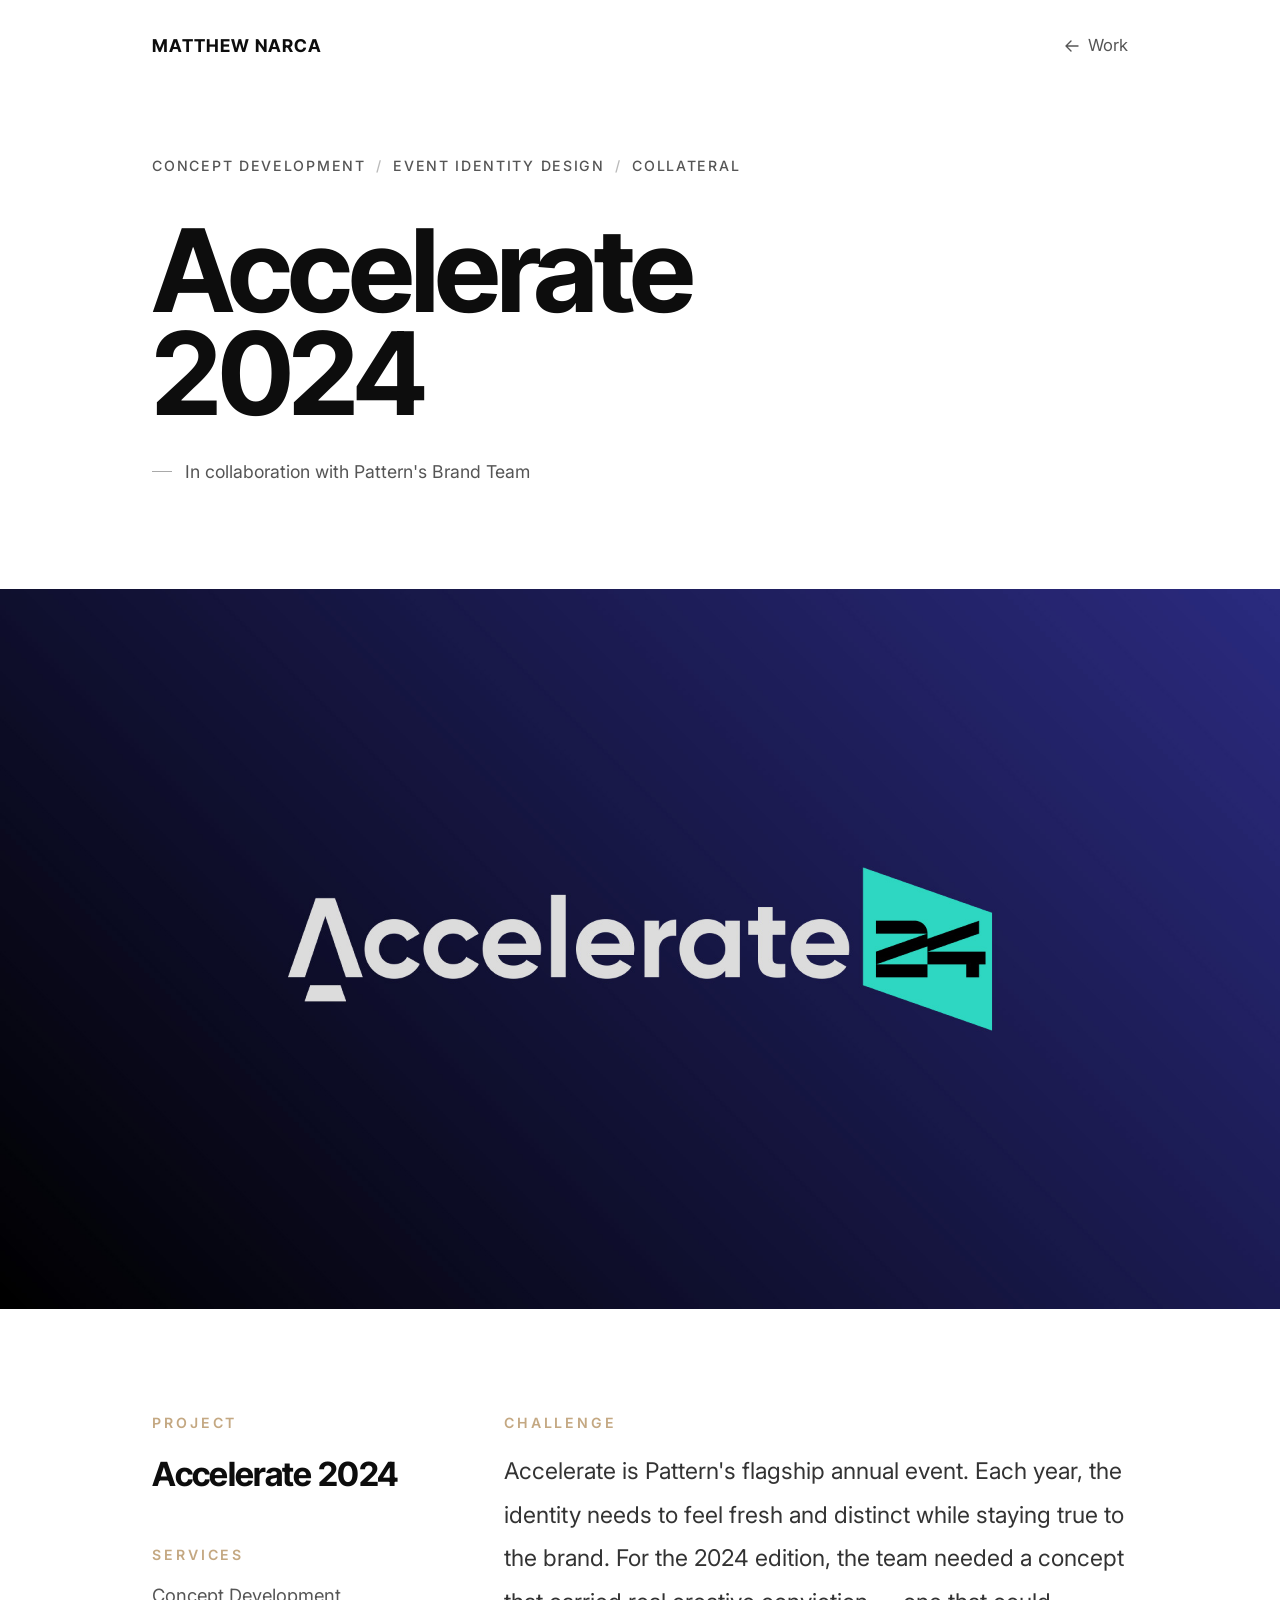
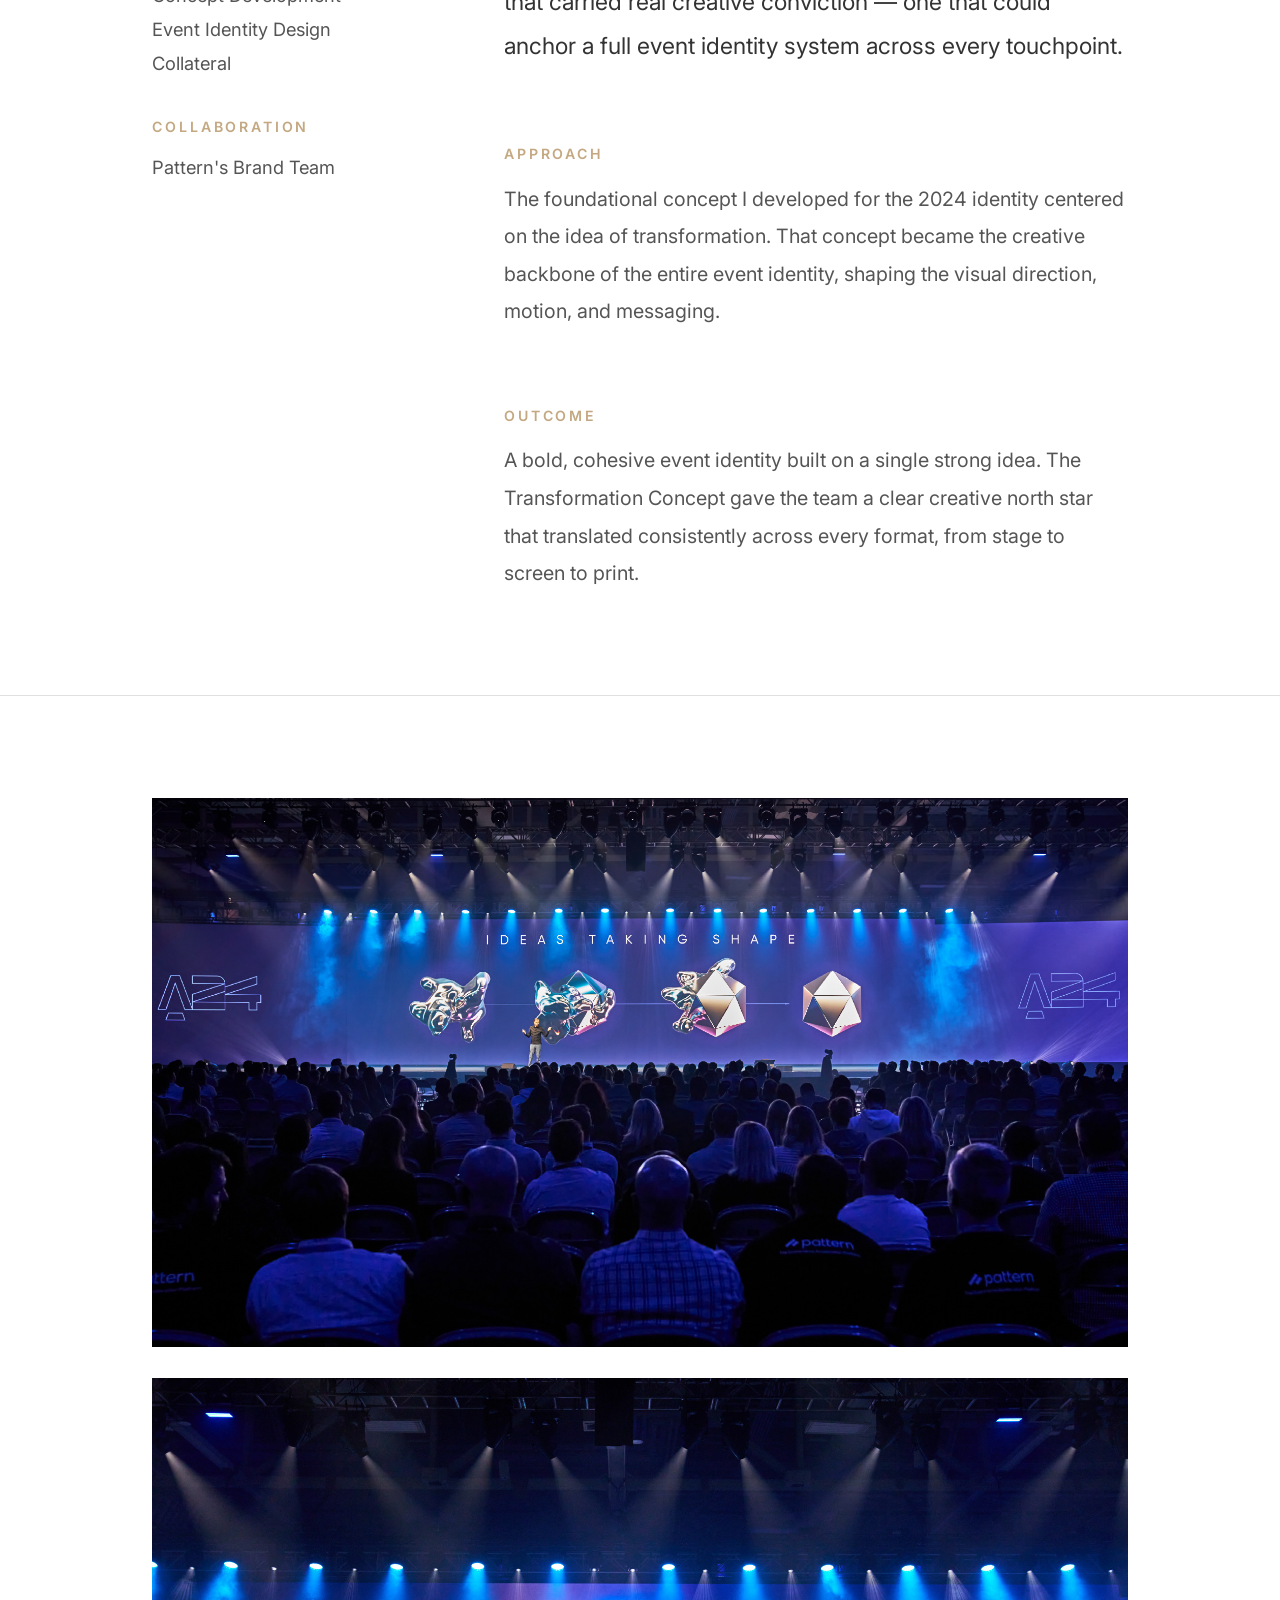
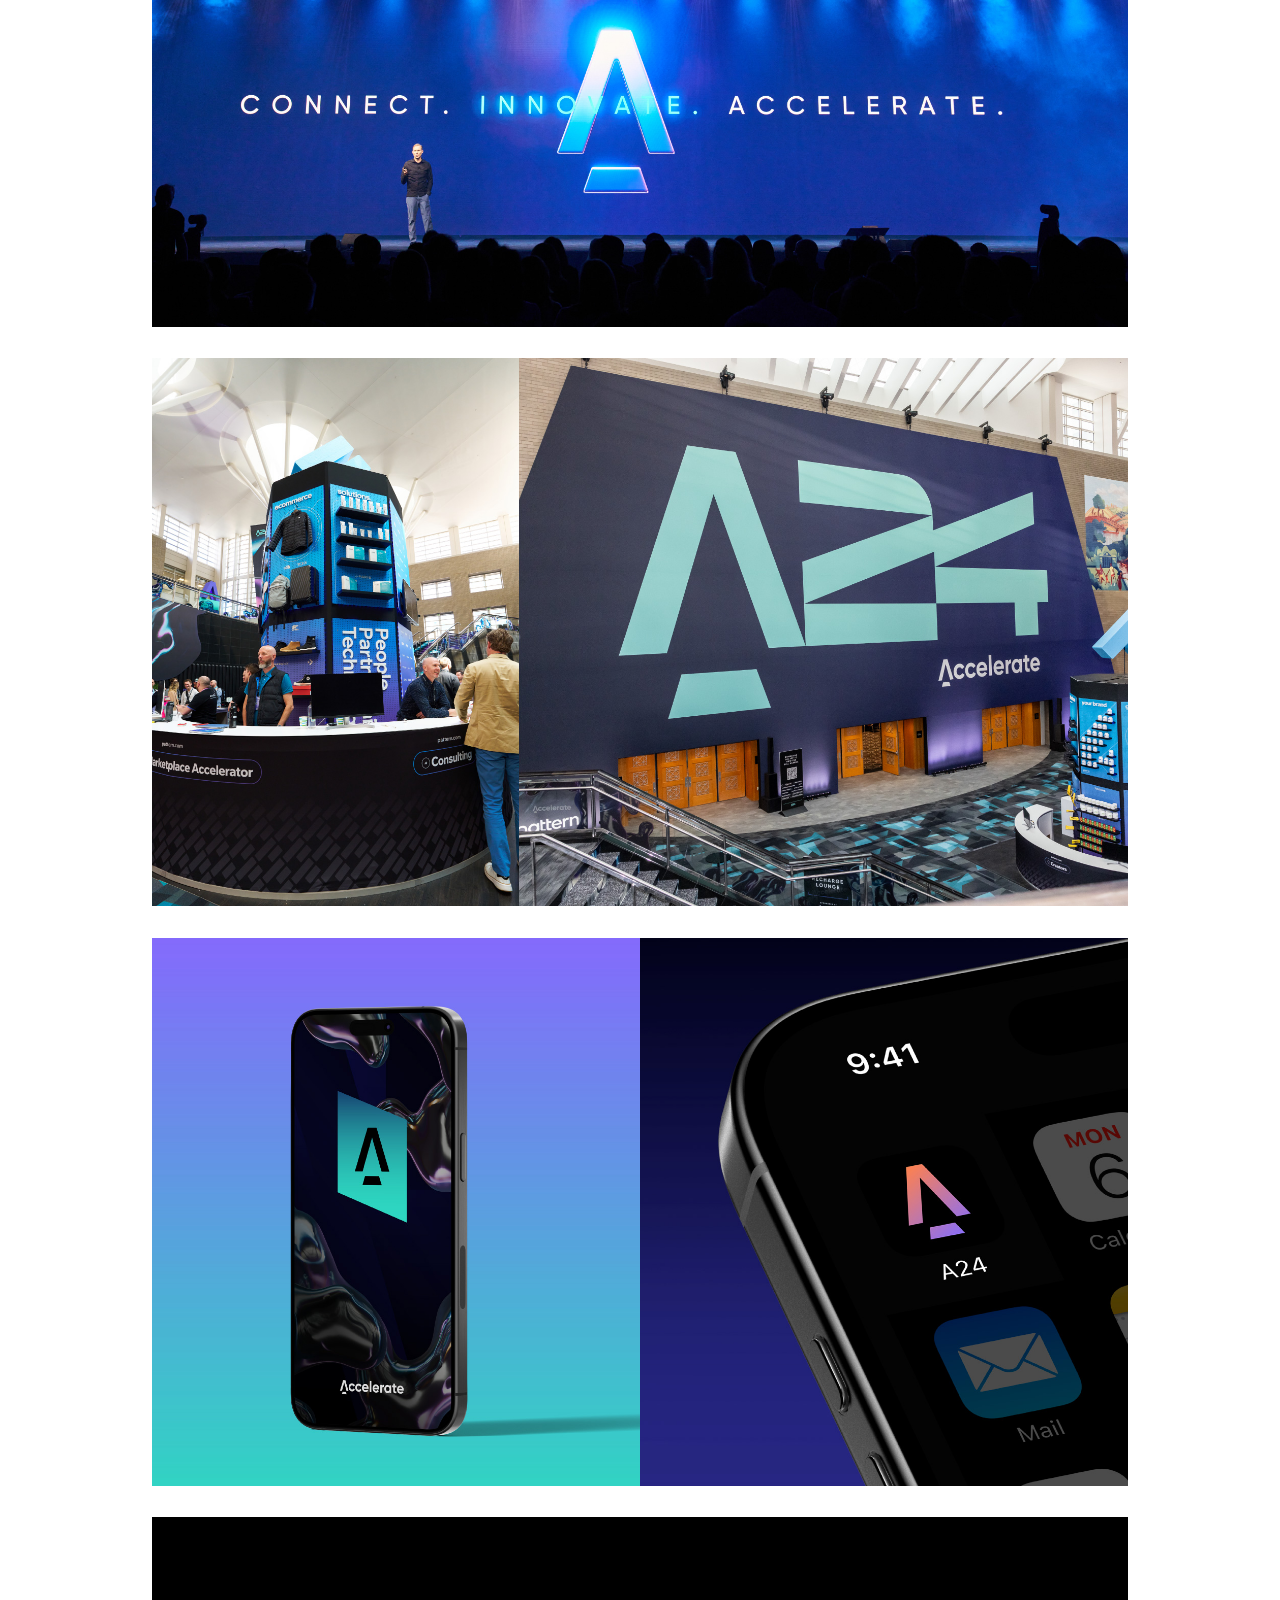
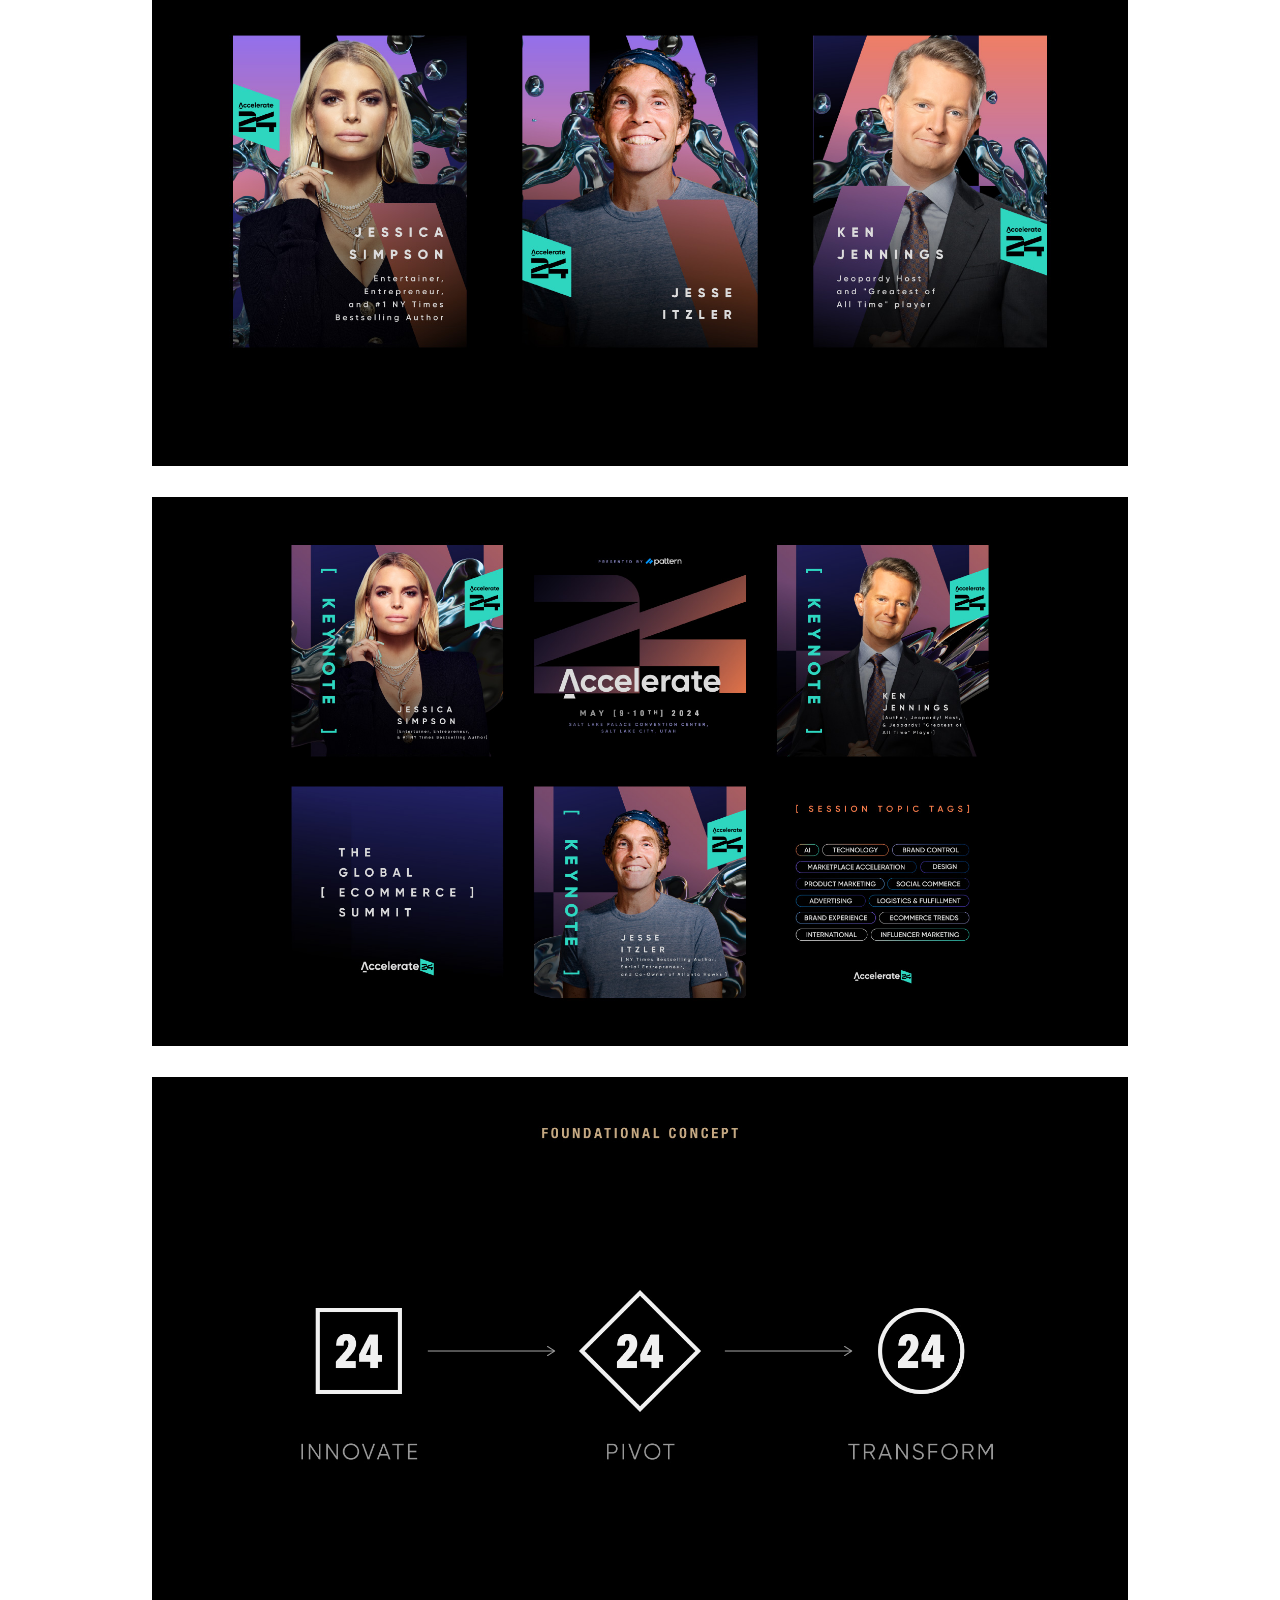
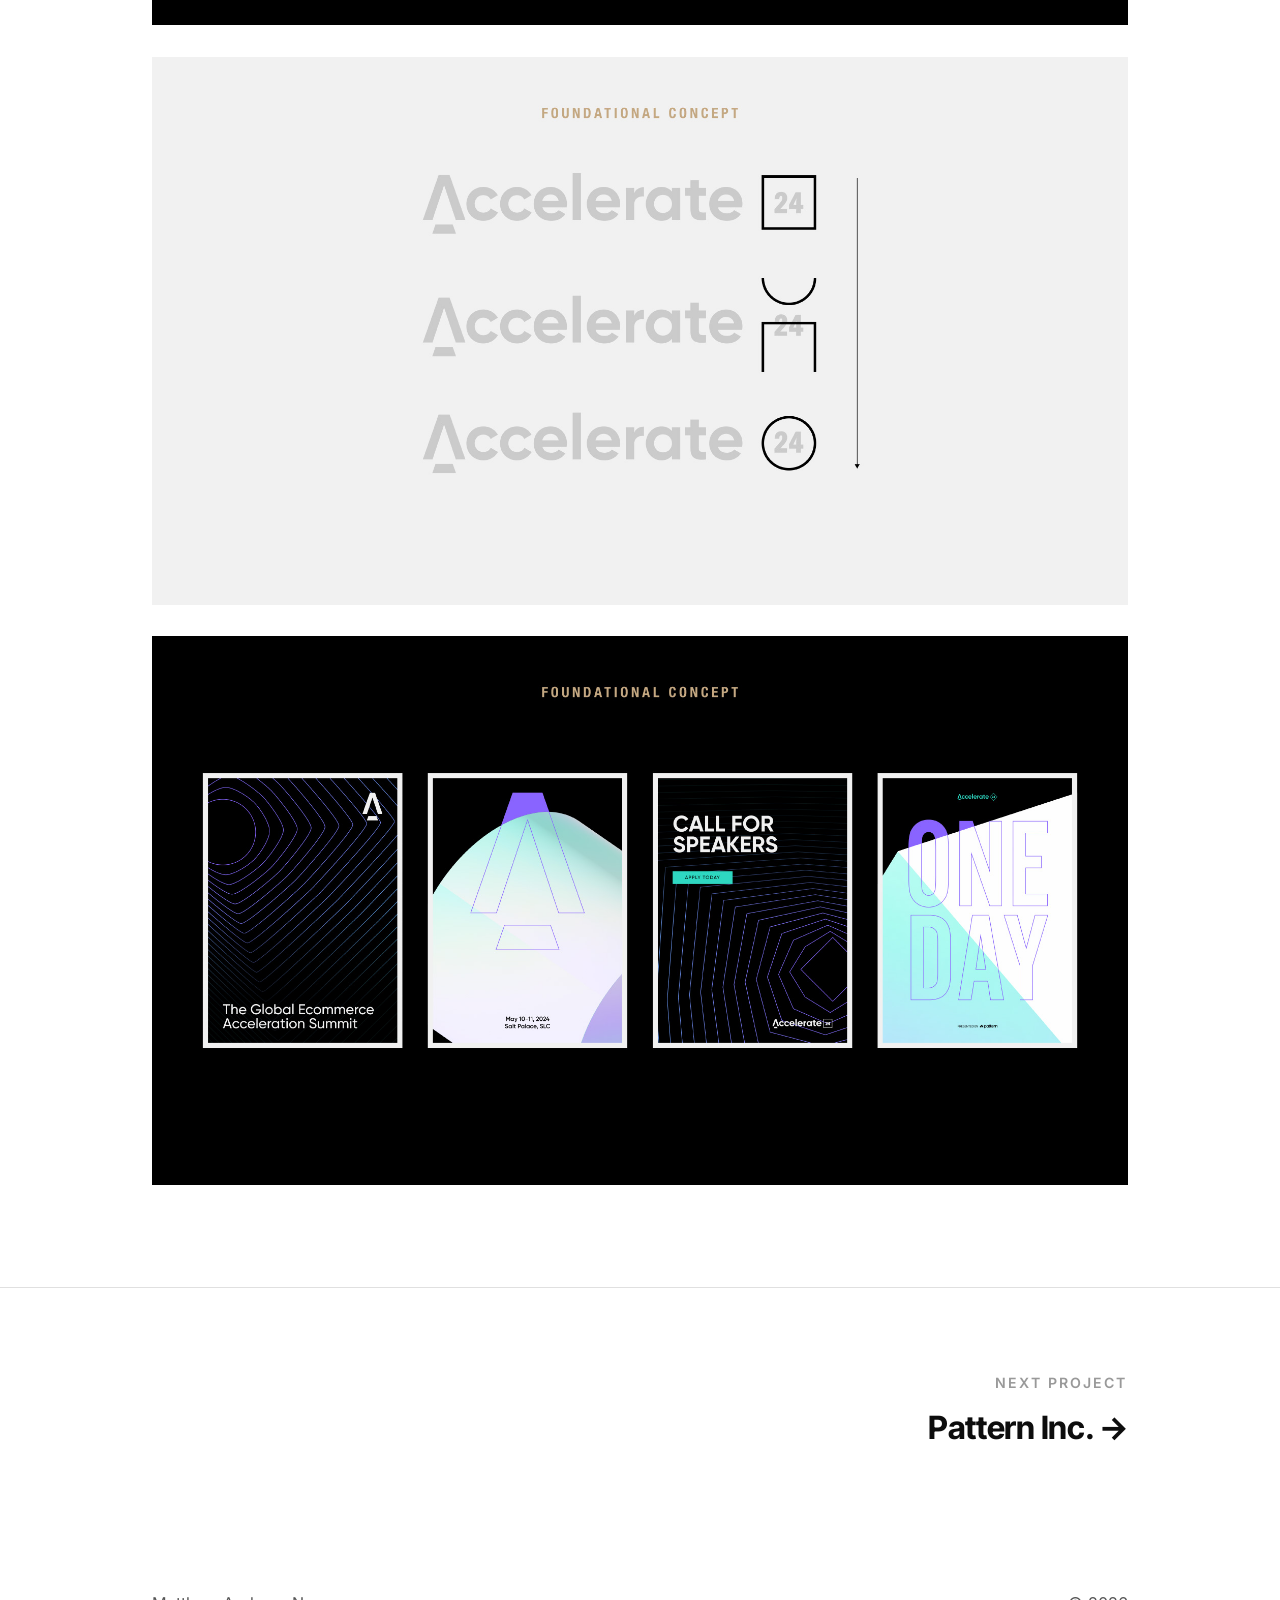
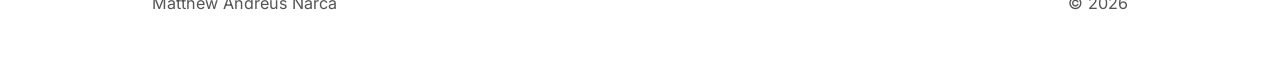
==== case-studies/accelerate-2024.html @ 780f7a30 "Initial site build" ====
<!DOCTYPE html>
<html lang="en">
<head>
  <meta charset="UTF-8" />
  <meta name="viewport" content="width=device-width, initial-scale=1.0" />
  <meta name="description" content="Accelerate 2024 — Event Identity Case Study by Matthew Andreus Narca" />
  <title>Accelerate 2024 — Matthew Narca</title>
  <link rel="preconnect" href="https://fonts.googleapis.com" />
  <link rel="preconnect" href="https://fonts.gstatic.com" crossorigin />
  <link href="https://fonts.googleapis.com/css2?family=Inter+Tight:wght@400;700&family=Inter:wght@300;400;500;600&display=swap" rel="stylesheet" />
  <link rel="stylesheet" href="../css/style.css" />
</head>
<body>

<nav class="cs-nav" id="csNav">
  <div class="container">
    <a href="../index.html" class="nav-logo">Matthew Narca</a>
    <a href="../index.html#work" class="cs-back">
      <svg width="14" height="14" viewBox="0 0 14 14" fill="none">
        <path d="M13 7H1M1 7L6 2M1 7L6 12" stroke="currentColor" stroke-width="1.4" stroke-linecap="round" stroke-linejoin="round"/>
      </svg>
      Work
    </a>
  </div>
</nav>

<section class="cs-hero">
  <div class="container">
    <div class="cs-eyebrow">
      <span class="tag">Concept Development</span>
      <span class="tag">Event Identity Design</span>
      <span class="tag">Collateral</span>
    </div>
    <h1 class="cs-title">Accelerate<br>2024</h1>
    <p class="cs-collab">In collaboration with Pattern's Brand Team</p>
  </div>
</section>

<div class="cs-hero-image">
  <img src="../images/accelerate/01.matthewnarca_portfolio_accelerate24-07_casestudy_overview.jpg" alt="Accelerate 2024 — overview" />
</div>

<section class="cs-content">
  <div class="container">
    <div class="cs-grid">

      <div class="cs-sidebar">
        <span class="cs-sidebar-label">Project</span>
        <h2 class="cs-sidebar-heading">Accelerate 2024</h2>

        <span class="cs-sidebar-label">Services</span>
        <p class="cs-sidebar-meta">
          Concept Development<br>
          Event Identity Design<br>
          Collateral
        </p>
        <br>
        <span class="cs-sidebar-label">Collaboration</span>
        <p class="cs-sidebar-meta">Pattern's Brand Team</p>
      </div>

      <div class="cs-blocks">
        <div>
          <span class="cs-block-label">Challenge</span>
          <p class="cs-block-text large">Accelerate is Pattern's flagship annual event. Each year, the identity needs to feel fresh and distinct while staying true to the brand. For the 2024 edition, the team needed a concept that carried real creative conviction — one that could anchor a full event identity system across every touchpoint.</p>
        </div>
        <div>
          <span class="cs-block-label">Approach</span>
          <p class="cs-block-text">The foundational concept I developed for the 2024 identity centered on the idea of transformation. That concept became the creative backbone of the entire event identity, shaping the visual direction, motion, and messaging.</p>
        </div>
        <div>
          <span class="cs-block-label">Outcome</span>
          <p class="cs-block-text">A bold, cohesive event identity built on a single strong idea. The Transformation Concept gave the team a clear creative north star that translated consistently across every format, from stage to screen to print.</p>
        </div>
      </div>

    </div>
  </div>
</section>

<section class="cs-gallery">
  <div class="container">
    <div class="cs-gallery-grid">
      <img src="../images/accelerate/02.matthewnarca_portfolio_accelerate24-60.jpg" alt="Accelerate 2024" loading="lazy" />
      <img src="../images/accelerate/03.matthewnarca_portfolio_accelerate24-08.jpg" alt="Accelerate 2024" loading="lazy" />
      <img src="../images/accelerate/04.matthewnarca_portfolio_accelerate24-09.jpg" alt="Accelerate 2024" loading="lazy" />
      <img src="../images/accelerate/05.matthewnarca_portfolio_accelerate24-10.jpg" alt="Accelerate 2024" loading="lazy" />
      <img src="../images/accelerate/06.matthewnarca_portfolio_accelerate24-11.jpg" alt="Accelerate 2024" loading="lazy" />
      <img src="../images/accelerate/07.matthewnarca_portfolio_accelerate24-12.jpg" alt="Accelerate 2024" loading="lazy" />
      <img src="../images/accelerate/08.matthewnarca_portfolio_accelerate24-13.jpg" alt="Accelerate 2024" loading="lazy" />
      <img src="../images/accelerate/09.matthewnarca_portfolio_accelerate24-14.jpg" alt="Accelerate 2024" loading="lazy" />
      <img src="../images/accelerate/10.matthewnarca_portfolio_accelerate24-15.jpg" alt="Accelerate 2024" loading="lazy" />
    </div>
  </div>
</section>

<div class="cs-nav-footer">
  <div class="container">
    <div></div>
    <a href="pattern-inc.html" class="cs-nav-link right">
      <span class="cs-nav-link-label">Next Project</span>
      <span class="cs-nav-link-title">Pattern Inc. →</span>
    </a>
  </div>
</div>

<footer>
  <div class="container">
    <div class="footer-inner">
      <span class="footer-name">Matthew Andreus Narca</span>
      <span class="footer-copy">&copy; <span class="footer-year"></span></span>
    </div>
  </div>
</footer>

<script>
  document.querySelectorAll('.footer-year').forEach(el => el.textContent = new Date().getFullYear());
  const nav = document.getElementById('csNav');
  window.addEventListener('scroll', () => {
    nav.classList.toggle('scrolled', window.scrollY > 40);
  }, { passive: true });
</script>

</body>
</html>
---- css/style.css ----
@import url('https://fonts.googleapis.com/css2?family=Inter+Tight:wght@400;700&family=Inter:wght@300;400;500;600&display=swap');

/* ─── Reset ─── */
*, *::before, *::after { box-sizing: border-box; margin: 0; padding: 0; }

:root {
  --white:       #FFFFFF;
  --black:       #0D0D0D;
  --muted:       #555555;
  --gold:        #c4a882;
  --rule:        #E0E0E0;
  --placeholder: #F0F0F0;
  /* case study dark palette */
  --navy:        #1A2333;
  --navy-light:  #212d42;
  --cream:       #F5F3EE;
  --cs-border:   rgba(200,185,138,.15);
}

html { scroll-behavior: smooth; font-size: 20.8px; }

body {
  background: var(--white);
  color: var(--black);
  font-family: 'Inter', sans-serif;
  font-weight: 400;
  line-height: 1.65;
  -webkit-font-smoothing: antialiased;
  overflow-x: hidden;
}

/* case study pages use same white base as main page */

a { color: inherit; text-decoration: none; }

/* ─── Utilities ─── */
.container {
  width: 100%;
  max-width: 1100px;
  margin-inline: auto;
  padding-inline: clamp(1.5rem, 5vw, 3rem);
}

.section-label {
  display: block;
  font-family: 'Inter', sans-serif;
  font-size: .7rem;
  font-weight: 600;
  letter-spacing: .22em;
  text-transform: uppercase;
  color: var(--gold);
  margin-bottom: 1.25rem;
}

/* ─── Navigation ─── */
.nav {
  position: fixed;
  top: 0; left: 0; right: 0;
  z-index: 100;
  padding: 1.5rem 0;
  background: var(--white);
  transition: padding .3s;
}

.nav.scrolled { padding: 1.1rem 0; }

.nav .container {
  display: flex;
  align-items: center;
  justify-content: space-between;
}

.nav-logo {
  font-family: 'Inter Tight', sans-serif;
  font-weight: 700;
  font-size: .85rem;
  letter-spacing: .06em;
  text-transform: uppercase;
  color: var(--black);
}

.nav-links {
  display: flex;
  gap: 2.5rem;
  list-style: none;
}

.nav-links a {
  font-family: 'Inter', sans-serif;
  font-size: .8rem;
  font-weight: 400;
  color: var(--muted);
  transition: color .2s;
}

.nav-links a:hover { color: var(--black); }

.nav-cta { display: none; }

.hamburger {
  display: none;
  flex-direction: column;
  gap: 5px;
  cursor: pointer;
  background: none;
  border: none;
  padding: 4px;
}

.hamburger span {
  display: block;
  width: 22px;
  height: 1.5px;
  background: var(--black);
  transition: .3s;
}

/* ─── Mobile Menu ─── */
.mobile-nav {
  display: none;
  position: fixed;
  inset: 0;
  z-index: 99;
  background: var(--white);
  flex-direction: column;
  align-items: flex-start;
  justify-content: center;
  padding: clamp(2rem, 8vw, 5rem);
  gap: 2rem;
}

.mobile-nav.open { display: flex; }

.mobile-nav a {
  font-family: 'Inter Tight', sans-serif;
  font-size: clamp(2.5rem, 10vw, 4.5rem);
  font-weight: 700;
  text-transform: uppercase;
  letter-spacing: -.02em;
  color: var(--black);
  transition: color .2s;
}

.mobile-nav a:hover { color: var(--gold); }

/* ─── Sections ─── */
section { padding: clamp(5rem, 10vw, 10rem) 0; }

/* ─── Hero ─── */
.hero {
  min-height: 100svh;
  display: flex;
  align-items: center;
  padding-top: 5rem;
}

.hero-content { max-width: 900px; }

.hero-headline {
  font-family: 'Inter Tight', sans-serif;
  font-weight: 700;
  font-size: clamp(3.5rem, 9vw, 6rem);
  line-height: .95;
  text-transform: none;
  letter-spacing: -.02em;
  color: var(--black);
  margin-bottom: 2rem;
}

.hero-sub {
  font-size: clamp(1rem, 2vw, 1.2rem);
  color: var(--muted);
  max-width: 600px;
  line-height: 1.75;
  margin-bottom: 2.5rem;
}

.hero-actions {
  display: flex;
  align-items: center;
  gap: 2rem;
  flex-wrap: wrap;
}

.btn-primary {
  display: inline-block;
  background: var(--black);
  color: var(--white);
  font-family: 'Inter', sans-serif;
  font-size: .78rem;
  font-weight: 600;
  letter-spacing: .1em;
  text-transform: uppercase;
  padding: .9rem 2rem;
  transition: opacity .2s;
}

.btn-primary:hover { background: var(--gold); color: var(--black); opacity: 1; }

.btn-secondary {
  font-family: 'Inter', sans-serif;
  font-size: .95rem;
  font-weight: 400;
  color: var(--black);
  text-decoration: underline;
  text-underline-offset: 4px;
  transition: color .2s;
}

.btn-secondary:hover { color: var(--muted); }

/* ─── About ─── */
.about { padding-top: 0; }

.about-headline {
  font-family: 'Inter Tight', sans-serif;
  font-weight: 700;
  font-size: clamp(2rem, 4.5vw, 3.25rem);
  line-height: 1.05;
  letter-spacing: -.02em;
  color: var(--black);
  margin-bottom: 2rem;
}

.about-body {
  max-width: 680px;
  display: flex;
  flex-direction: column;
  gap: 1.25rem;
}

.about-body p {
  font-size: clamp(.95rem, 1.5vw, 1.05rem);
  color: var(--muted);
  line-height: 1.85;
}

/* ─── Services & Process (two-col grid) ─── */
.section-headline {
  font-family: 'Inter Tight', sans-serif;
  font-weight: 700;
  font-size: clamp(2rem, 4.5vw, 3.25rem);
  letter-spacing: -.02em;
  color: var(--black);
  margin-bottom: .5rem;
  line-height: 1.05;
}

.section-intro {
  font-size: clamp(.9rem, 1.5vw, 1rem);
  color: var(--muted);
  max-width: 600px;
  line-height: 1.8;
  margin-top: .75rem;
  margin-bottom: clamp(2.5rem, 5vw, 4.5rem);
}

.section-header { margin-bottom: clamp(2.5rem, 5vw, 4.5rem); }

.two-col-grid {
  display: grid;
  grid-template-columns: 1fr 1fr;
  column-gap: clamp(3rem, 8vw, 7rem);
  row-gap: clamp(3rem, 5vw, 4.5rem);
}

.grid-item-num {
  font-family: 'Inter', sans-serif;
  font-size: .75rem;
  font-weight: 400;
  color: var(--muted);
  opacity: .6;
  margin-bottom: .5rem;
}

.grid-item-title {
  font-family: 'Inter Tight', sans-serif;
  font-weight: 700;
  font-size: clamp(1.4rem, 2.5vw, 2rem);
  letter-spacing: -.01em;
  color: var(--black);
  margin-bottom: .65rem;
  line-height: 1.1;
}

.grid-item-desc {
  font-size: clamp(.85rem, 1.3vw, .95rem);
  color: var(--muted);
  line-height: 1.8;
}

/* ─── Work ─── */
.work-header { margin-bottom: clamp(3rem, 6vw, 5rem); }

.work-headline {
  font-family: 'Inter Tight', sans-serif;
  font-weight: 700;
  font-size: clamp(2rem, 4.5vw, 3.25rem);
  letter-spacing: -.02em;
  color: var(--black);
  margin-bottom: .4rem;
  line-height: 1.05;
}

.work-scroll-hint {
  font-size: .85rem;
  color: var(--muted);
  font-style: italic;
}

.work-list {
  display: flex;
  flex-direction: column;
  gap: clamp(5rem, 10vw, 8rem);
}

.work-item {
  display: block;
  text-decoration: none;
  color: inherit;
}

.work-item-image {
  width: 100%;
  aspect-ratio: 16 / 9;
  background: var(--placeholder);
  margin-bottom: 1.75rem;
  overflow: hidden;
}

.work-item-image img {
  width: 100%;
  height: 100%;
  object-fit: cover;
  transition: transform .6s ease;
}

.work-item:hover .work-item-image img { transform: scale(1.03); }

.work-item-name {
  font-family: 'Inter Tight', sans-serif;
  font-weight: 700;
  font-size: clamp(1.8rem, 4vw, 3rem);
  letter-spacing: -.02em;
  color: var(--black);
  margin-bottom: .5rem;
  transition: color .2s;
  line-height: 1.05;
}

.work-item:hover .work-item-name { color: var(--muted); }

.work-item-tags {
  font-size: .82rem;
  color: var(--muted);
  line-height: 1.6;
}

/* ─── Testimonials ─── */
.testimonials-headline {
  font-family: 'Inter Tight', sans-serif;
  font-weight: 700;
  font-size: clamp(2rem, 4.5vw, 3.25rem);
  letter-spacing: -.02em;
  color: var(--black);
  margin-bottom: clamp(2.5rem, 5vw, 4rem);
  line-height: 1.05;
}

.testimonial-list { border-top: 1px solid var(--rule); }

.testimonial-item {
  padding: clamp(2rem, 4vw, 3rem) 0;
  border-bottom: 1px solid var(--rule);
}

.testimonial-name {
  font-family: 'Inter Tight', sans-serif;
  font-weight: 700;
  font-size: clamp(1.5rem, 3vw, 2.25rem);
  letter-spacing: -.01em;
  color: var(--black);
  margin-bottom: .35rem;
  line-height: 1.1;
}

.testimonial-role {
  font-size: .7rem;
  font-weight: 600;
  letter-spacing: .15em;
  text-transform: uppercase;
  color: var(--muted);
  margin-bottom: 1.25rem;
}

.testimonial-quote {
  font-size: clamp(.9rem, 1.5vw, 1.05rem);
  color: var(--muted);
  line-height: 1.85;
  max-width: 820px;
}

/* ─── Contact ─── */
.contact-headline {
  font-family: 'Inter Tight', sans-serif;
  font-weight: 700;
  font-size: clamp(2rem, 4.5vw, 3.25rem);
  letter-spacing: -.02em;
  color: var(--black);
  margin-bottom: 3rem;
  max-width: 700px;
  line-height: 1.05;
}

.contact-form {
  display: flex;
  flex-direction: column;
  gap: 2.5rem;
  max-width: 680px;
}

.form-field { display: flex; flex-direction: column; }

.form-field label {
  font-family: 'Inter', sans-serif;
  font-size: .68rem;
  font-weight: 600;
  letter-spacing: .15em;
  text-transform: uppercase;
  color: var(--black);
  margin-bottom: .75rem;
}

.form-field input,
.form-field textarea {
  background: transparent;
  border: none;
  border-bottom: 1px solid var(--black);
  border-radius: 0;
  padding: .5rem 0 .75rem;
  font-family: 'Inter', sans-serif;
  font-size: 1rem;
  color: var(--black);
  outline: none;
  transition: border-color .2s;
  resize: none;
  -webkit-appearance: none;
}

.form-field input::placeholder,
.form-field textarea::placeholder { color: #BBBBBB; }

.form-field input:focus,
.form-field textarea:focus { border-bottom-color: var(--gold); }

.form-field textarea { min-height: 120px; }

.form-submit {
  display: inline-block;
  background: var(--black);
  color: var(--white);
  font-family: 'Inter', sans-serif;
  font-size: .78rem;
  font-weight: 600;
  letter-spacing: .1em;
  text-transform: uppercase;
  padding: 1rem 2.5rem;
  border: none;
  cursor: pointer;
  transition: opacity .2s;
  align-self: flex-start;
}

.form-submit:hover { background: var(--gold); color: var(--black); opacity: 1; }

/* ─── Footer ─── */
footer { padding: 2.5rem 0; }

.footer-inner {
  display: flex;
  align-items: center;
  justify-content: space-between;
  gap: 1rem;
}

.footer-name,
.footer-copy {
  font-family: 'Inter', sans-serif;
  font-size: .78rem;
  color: var(--muted);
}

/* case study footer elements */
.footer-logo {
  font-family: 'Inter Tight', sans-serif;
  font-weight: 700;
  font-size: .85rem;
  letter-spacing: .06em;
  text-transform: uppercase;
}

.footer-links {
  display: flex;
  gap: 2rem;
  list-style: none;
}

.footer-links a {
  font-size: .75rem;
  font-weight: 500;
  letter-spacing: .08em;
  text-transform: uppercase;
  color: rgba(245,243,238,.35);
  transition: color .2s;
}

.footer-links a:hover { color: var(--gold); }

/* ─── Scroll reveal ─── */
.reveal {
  opacity: 0;
  transform: translateY(24px);
  transition: opacity .6s ease, transform .6s ease;
}

.reveal.visible {
  opacity: 1;
  transform: translateY(0);
}

/* ─── Case Study Hero Image ─── */
.cs-hero-image {
  width: 100%;
  line-height: 0;
}

.cs-hero-image img {
  width: 100%;
  height: auto;
  display: block;
}

/* ─── Case Study Gallery ─── */
.cs-gallery {
  padding: clamp(4rem, 8vw, 7rem) 0;
  border-top: 1px solid var(--rule);
}

.cs-gallery-grid {
  display: flex;
  flex-direction: column;
  gap: 1.5rem;
}

.cs-gallery-grid img {
  width: 100%;
  height: auto;
  display: block;
}

/* ─── Case Study Pages ─── */
.cs-nav {
  position: fixed;
  top: 0; left: 0; right: 0;
  z-index: 100;
  padding: 1.5rem 0;
  background: var(--white);
  transition: padding .3s;
}

.cs-nav.scrolled { padding: 1.1rem 0; }

.cs-nav .container {
  display: flex;
  align-items: center;
  justify-content: space-between;
}

.cs-back {
  font-family: 'Inter', sans-serif;
  font-size: .8rem;
  font-weight: 400;
  color: var(--muted);
  transition: color .2s;
  text-decoration: none;
  display: inline-flex;
  align-items: center;
  gap: .4rem;
}

.cs-back:hover { color: var(--black); }

.cs-hero {
  padding-top: clamp(7rem, 12vw, 10rem);
  padding-bottom: clamp(4rem, 8vw, 6rem);
}

.cs-eyebrow {
  display: flex;
  align-items: center;
  gap: .5rem;
  margin-bottom: 2rem;
  flex-wrap: wrap;
}

.tag {
  font-family: 'Inter', sans-serif;
  font-size: .68rem;
  font-weight: 500;
  letter-spacing: .12em;
  text-transform: uppercase;
  color: var(--muted);
  display: inline-block;
}

.tag + .tag::before {
  content: '/';
  margin-right: .5rem;
  opacity: .4;
}

.cs-title {
  font-family: 'Inter Tight', sans-serif;
  font-weight: 700;
  font-size: clamp(4rem, 9vw, 9rem);
  line-height: .9;
  color: var(--black);
  margin-bottom: 1.5rem;
  letter-spacing: -.03em;
}

.cs-collab {
  font-family: 'Inter', sans-serif;
  font-size: .85rem;
  color: var(--muted);
  display: flex;
  align-items: center;
  gap: .6rem;
}

.cs-collab::before {
  content: '';
  display: block;
  width: 20px;
  height: 1px;
  background: currentColor;
  opacity: .5;
}

.cs-content { padding: clamp(4rem, 8vw, 7rem) 0; }

.cs-grid {
  display: grid;
  grid-template-columns: 1fr 2.5fr;
  gap: clamp(3rem, 8vw, 8rem);
  align-items: start;
}

.cs-sidebar {
  position: sticky;
  top: 6rem;
}

.cs-sidebar-label {
  font-family: 'Inter', sans-serif;
  font-size: .68rem;
  font-weight: 600;
  letter-spacing: .2em;
  text-transform: uppercase;
  color: var(--gold);
  margin-bottom: .6rem;
  display: block;
}

.cs-sidebar-heading {
  font-family: 'Inter Tight', sans-serif;
  font-weight: 700;
  font-size: 1.6rem;
  letter-spacing: -.02em;
  color: var(--black);
  margin-bottom: 2rem;
}

.cs-sidebar-meta {
  font-family: 'Inter', sans-serif;
  font-size: .88rem;
  color: var(--muted);
  line-height: 1.85;
}

.cs-blocks { display: flex; flex-direction: column; gap: 3.5rem; }

.cs-block-label {
  font-family: 'Inter', sans-serif;
  font-size: .68rem;
  font-weight: 600;
  letter-spacing: .2em;
  text-transform: uppercase;
  color: var(--gold);
  display: block;
  margin-bottom: .75rem;
}

.cs-block-text {
  font-size: clamp(.95rem, 1.5vw, 1.05rem);
  color: var(--muted);
  line-height: 1.9;
}

.cs-block-text.large {
  font-size: clamp(1rem, 1.8vw, 1.2rem);
  color: #333333;
}

.cs-image-block {
  margin: 3.5rem 0;
  background: var(--placeholder);
  aspect-ratio: 16/9;
  display: flex;
  align-items: center;
  justify-content: center;
  overflow: hidden;
}

.cs-image-placeholder {
  font-family: 'Inter Tight', sans-serif;
  font-size: 1.2rem;
  font-weight: 700;
  color: rgba(0,0,0,.08);
  text-transform: uppercase;
  letter-spacing: .12em;
}

.cs-nav-footer {
  border-top: 1px solid var(--rule);
  padding: 4rem 0;
}

.cs-nav-footer .container {
  display: flex;
  justify-content: space-between;
  align-items: center;
  gap: 2rem;
}

.cs-nav-link {
  display: flex;
  flex-direction: column;
  gap: .35rem;
  text-decoration: none;
  color: inherit;
}

.cs-nav-link-label {
  font-family: 'Inter', sans-serif;
  font-size: .68rem;
  font-weight: 600;
  letter-spacing: .15em;
  text-transform: uppercase;
  color: var(--muted);
  opacity: .6;
}

.cs-nav-link-title {
  font-family: 'Inter Tight', sans-serif;
  font-size: clamp(1.2rem, 2.5vw, 1.6rem);
  font-weight: 700;
  letter-spacing: -.01em;
  color: var(--black);
  transition: color .2s;
}

.cs-nav-link:hover .cs-nav-link-title { color: var(--muted); }
.cs-nav-link.right { text-align: right; }

/* ─── Responsive ─── */
@media (max-width: 768px) {
  .nav-links { display: none; }
  .hamburger { display: flex; }

  .two-col-grid { grid-template-columns: 1fr; }

  .form-submit {
    align-self: stretch;
    text-align: center;
    width: 100%;
  }

  .footer-inner { flex-direction: column; align-items: flex-start; gap: .5rem; }

  .cs-grid { grid-template-columns: 1fr; }
  .cs-sidebar { position: static; }
  .cs-nav-footer .container { flex-direction: column; align-items: flex-start; }
  .cs-nav-link.right { text-align: left; }
}
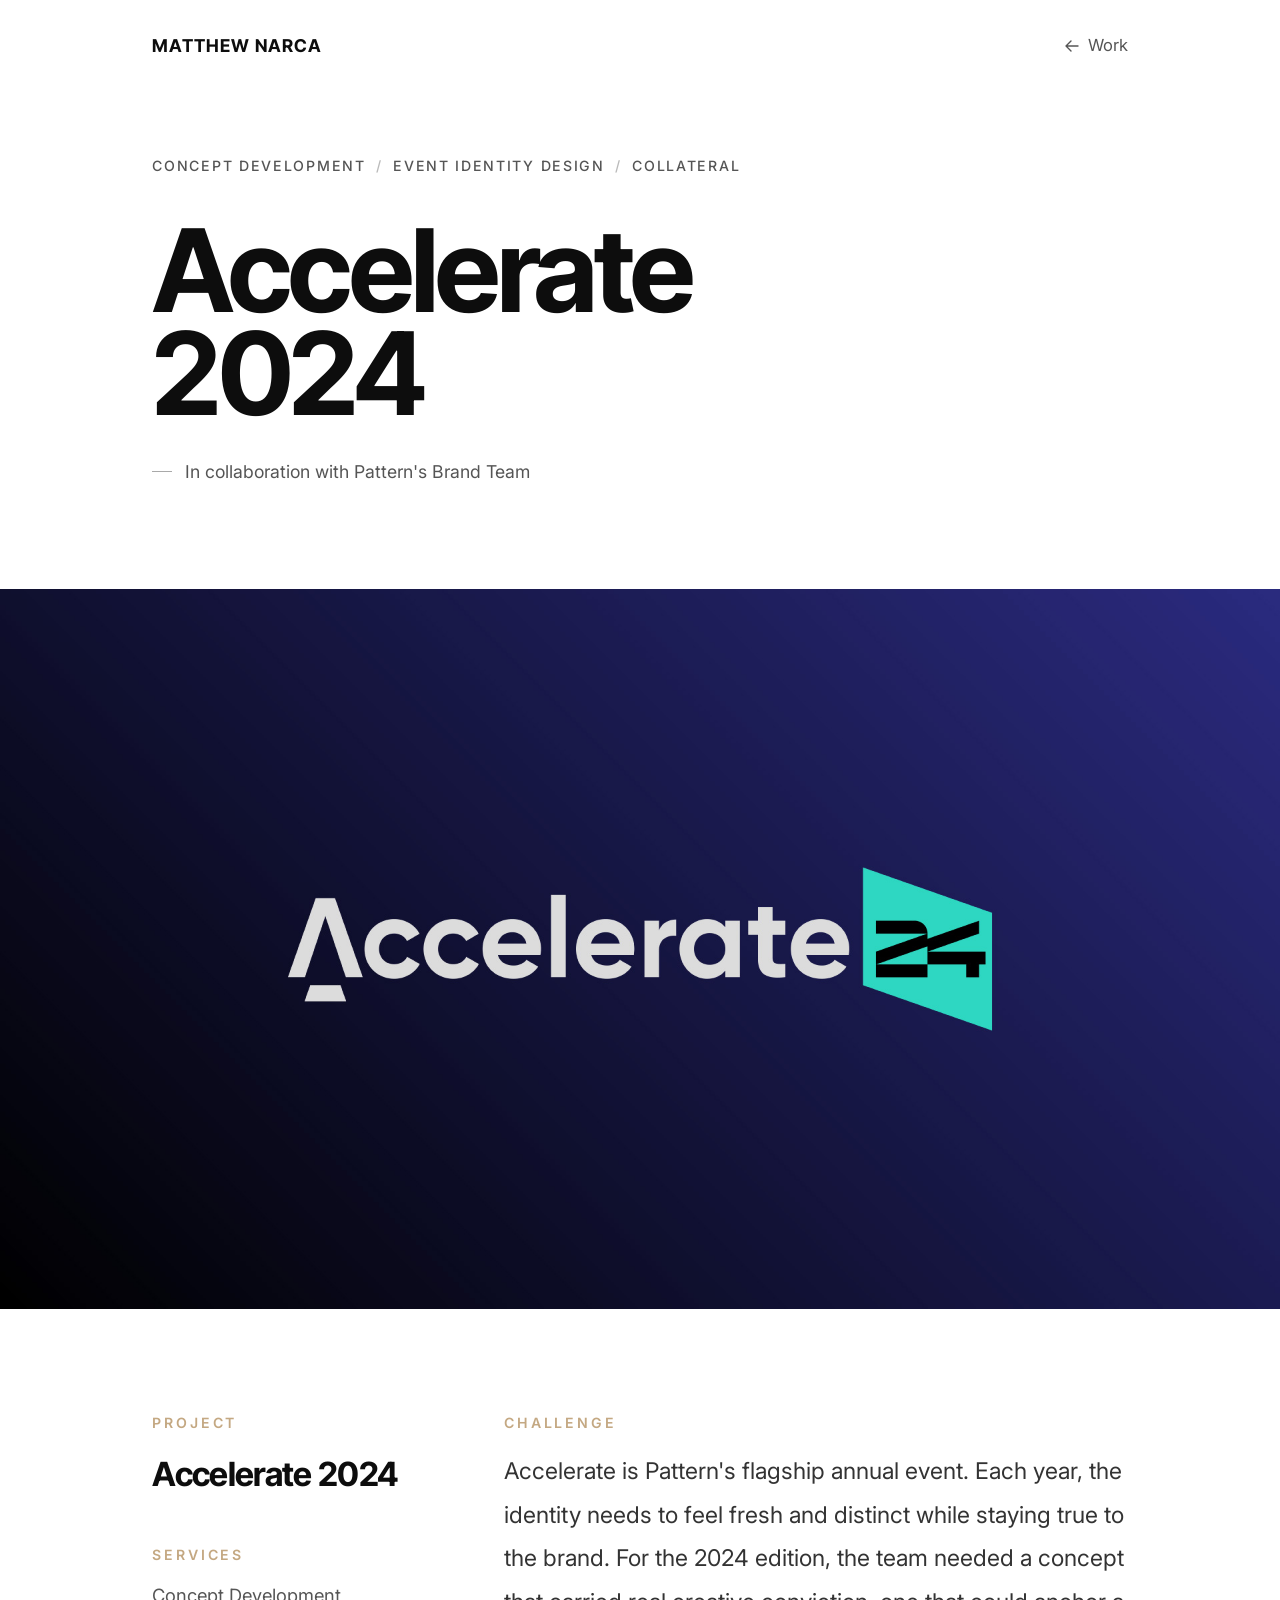
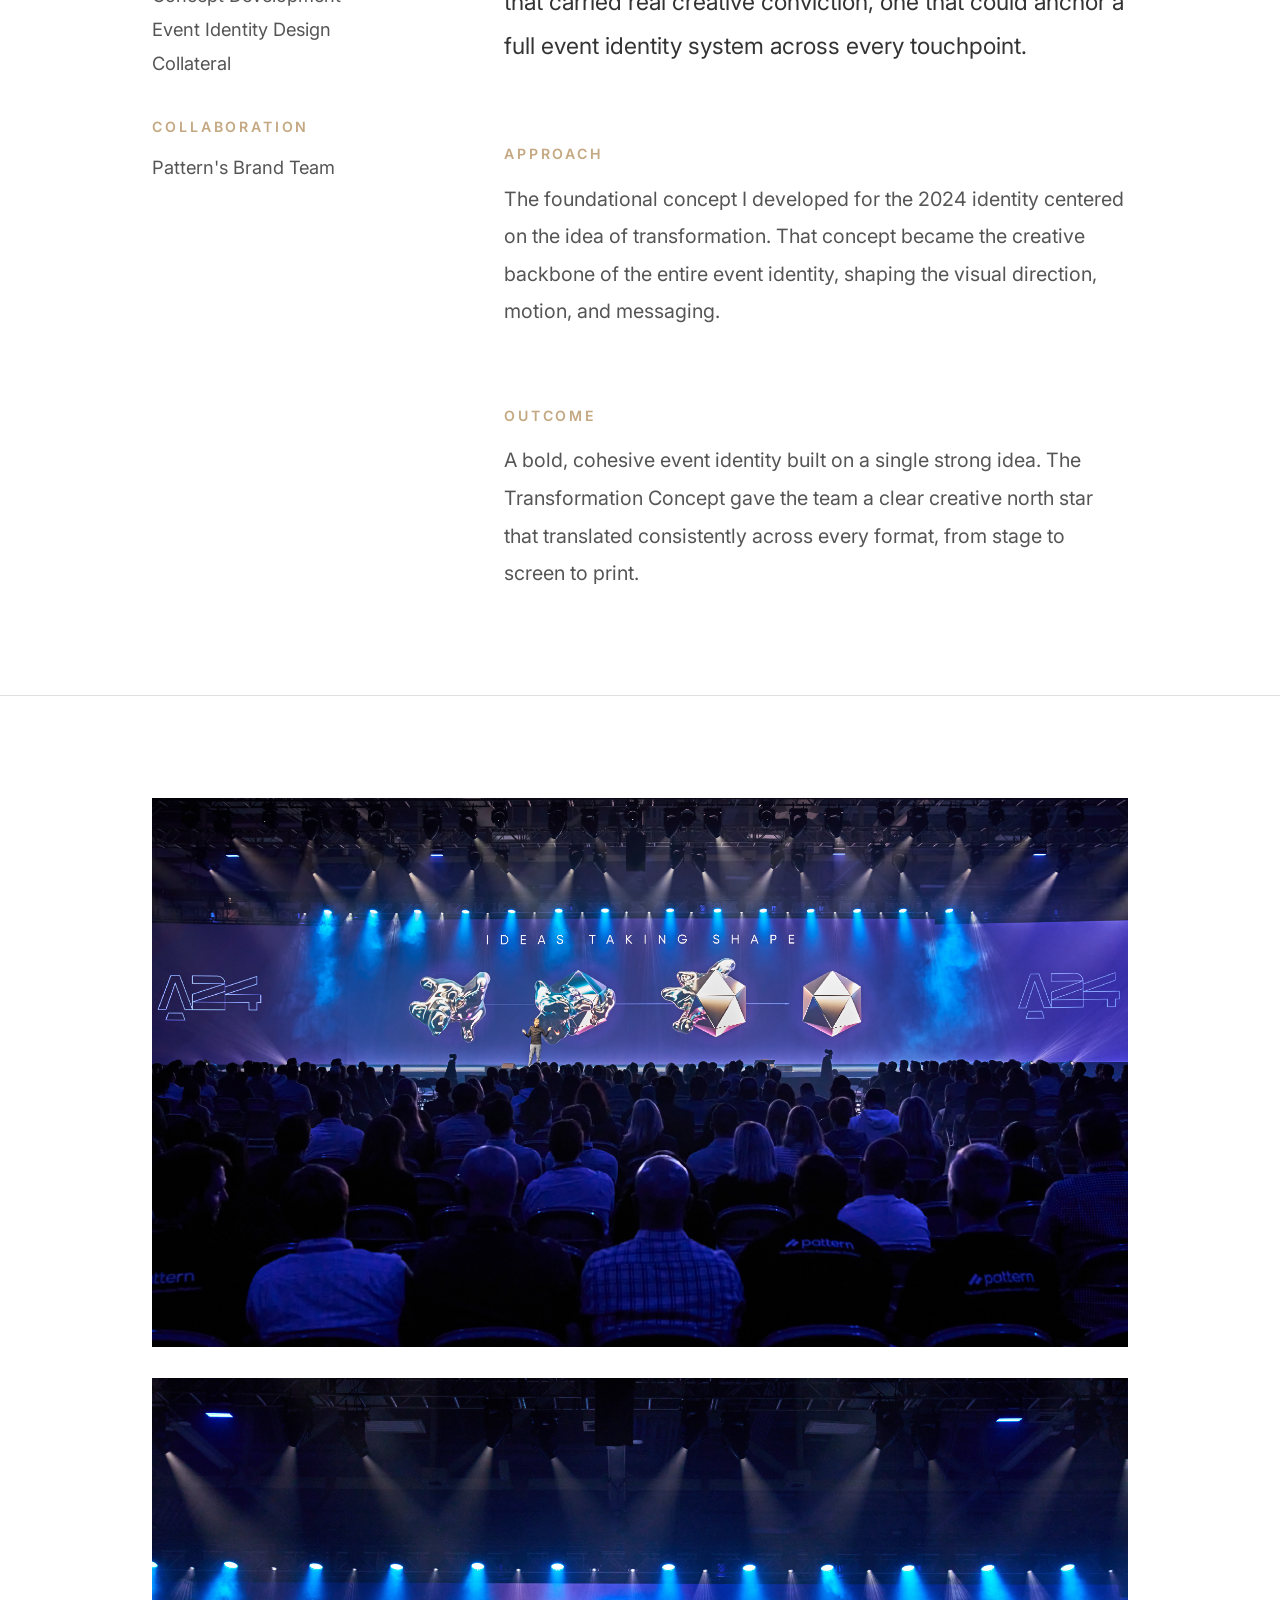
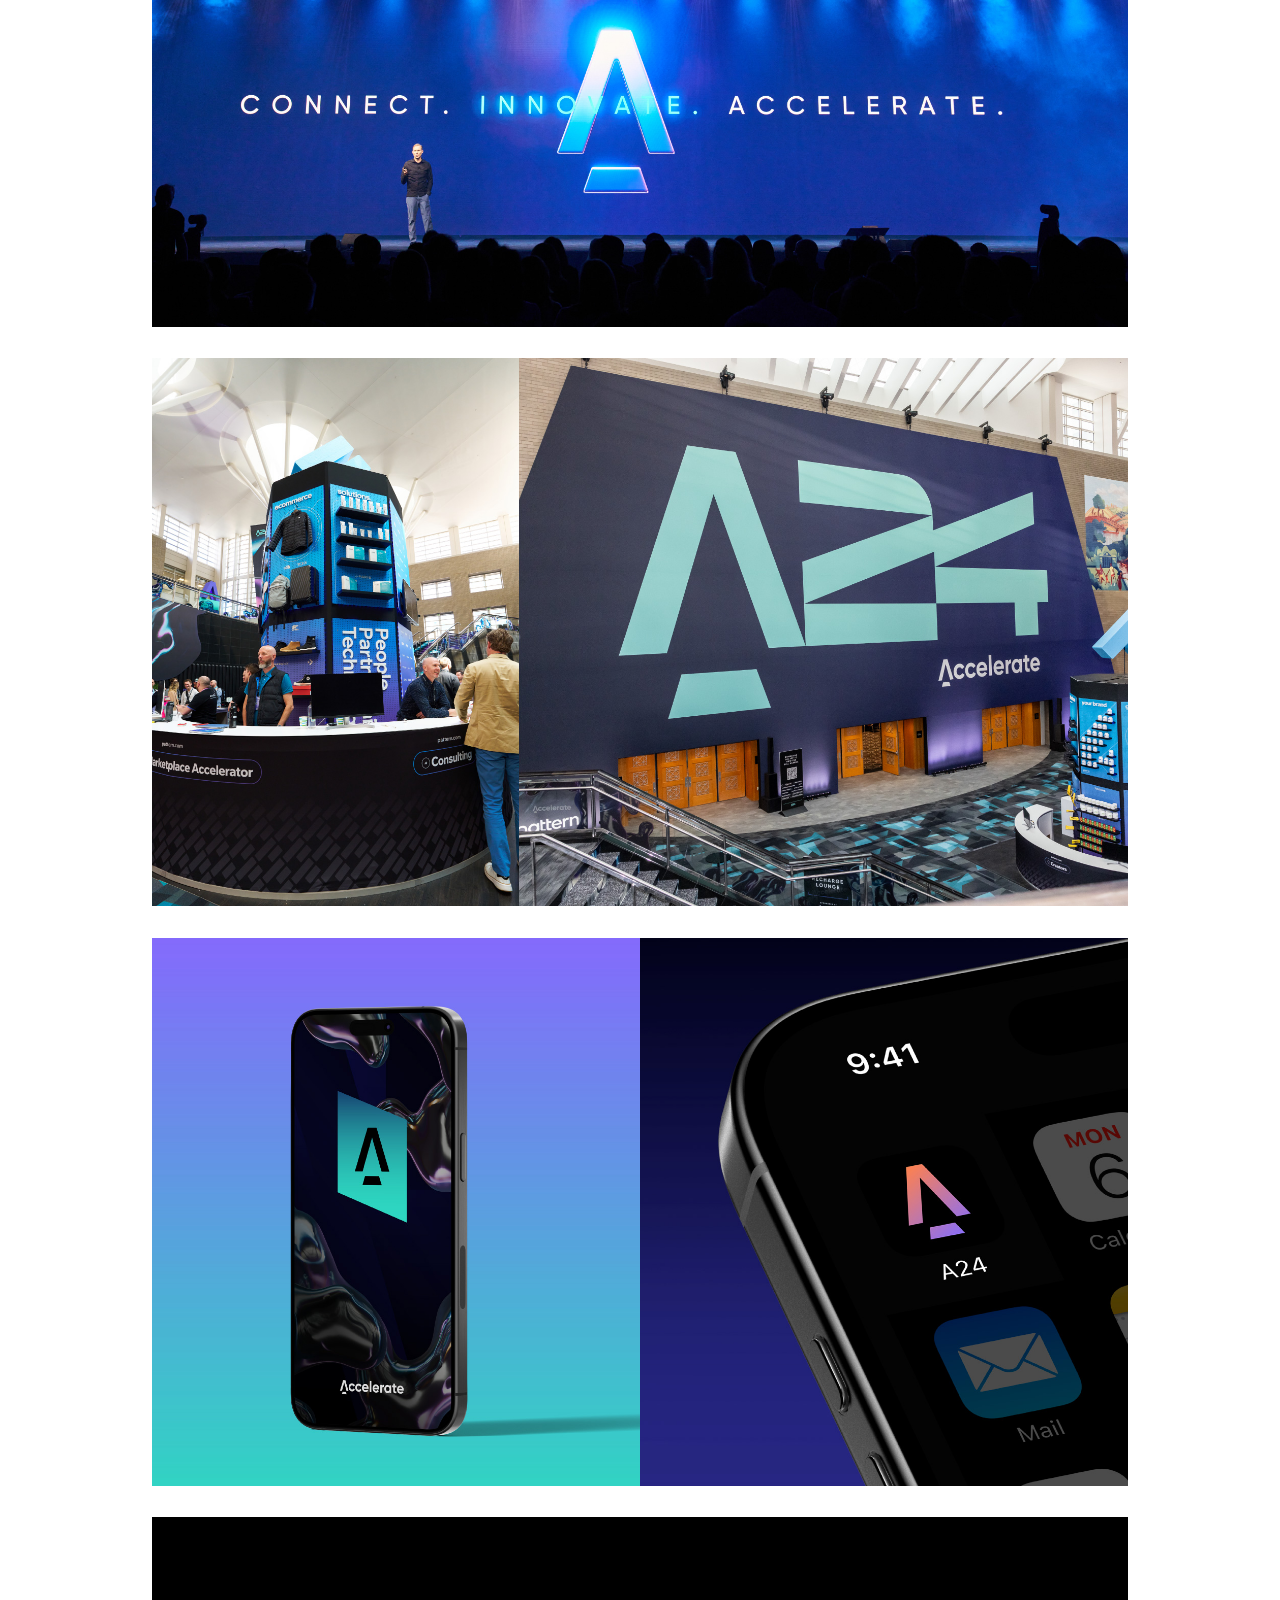
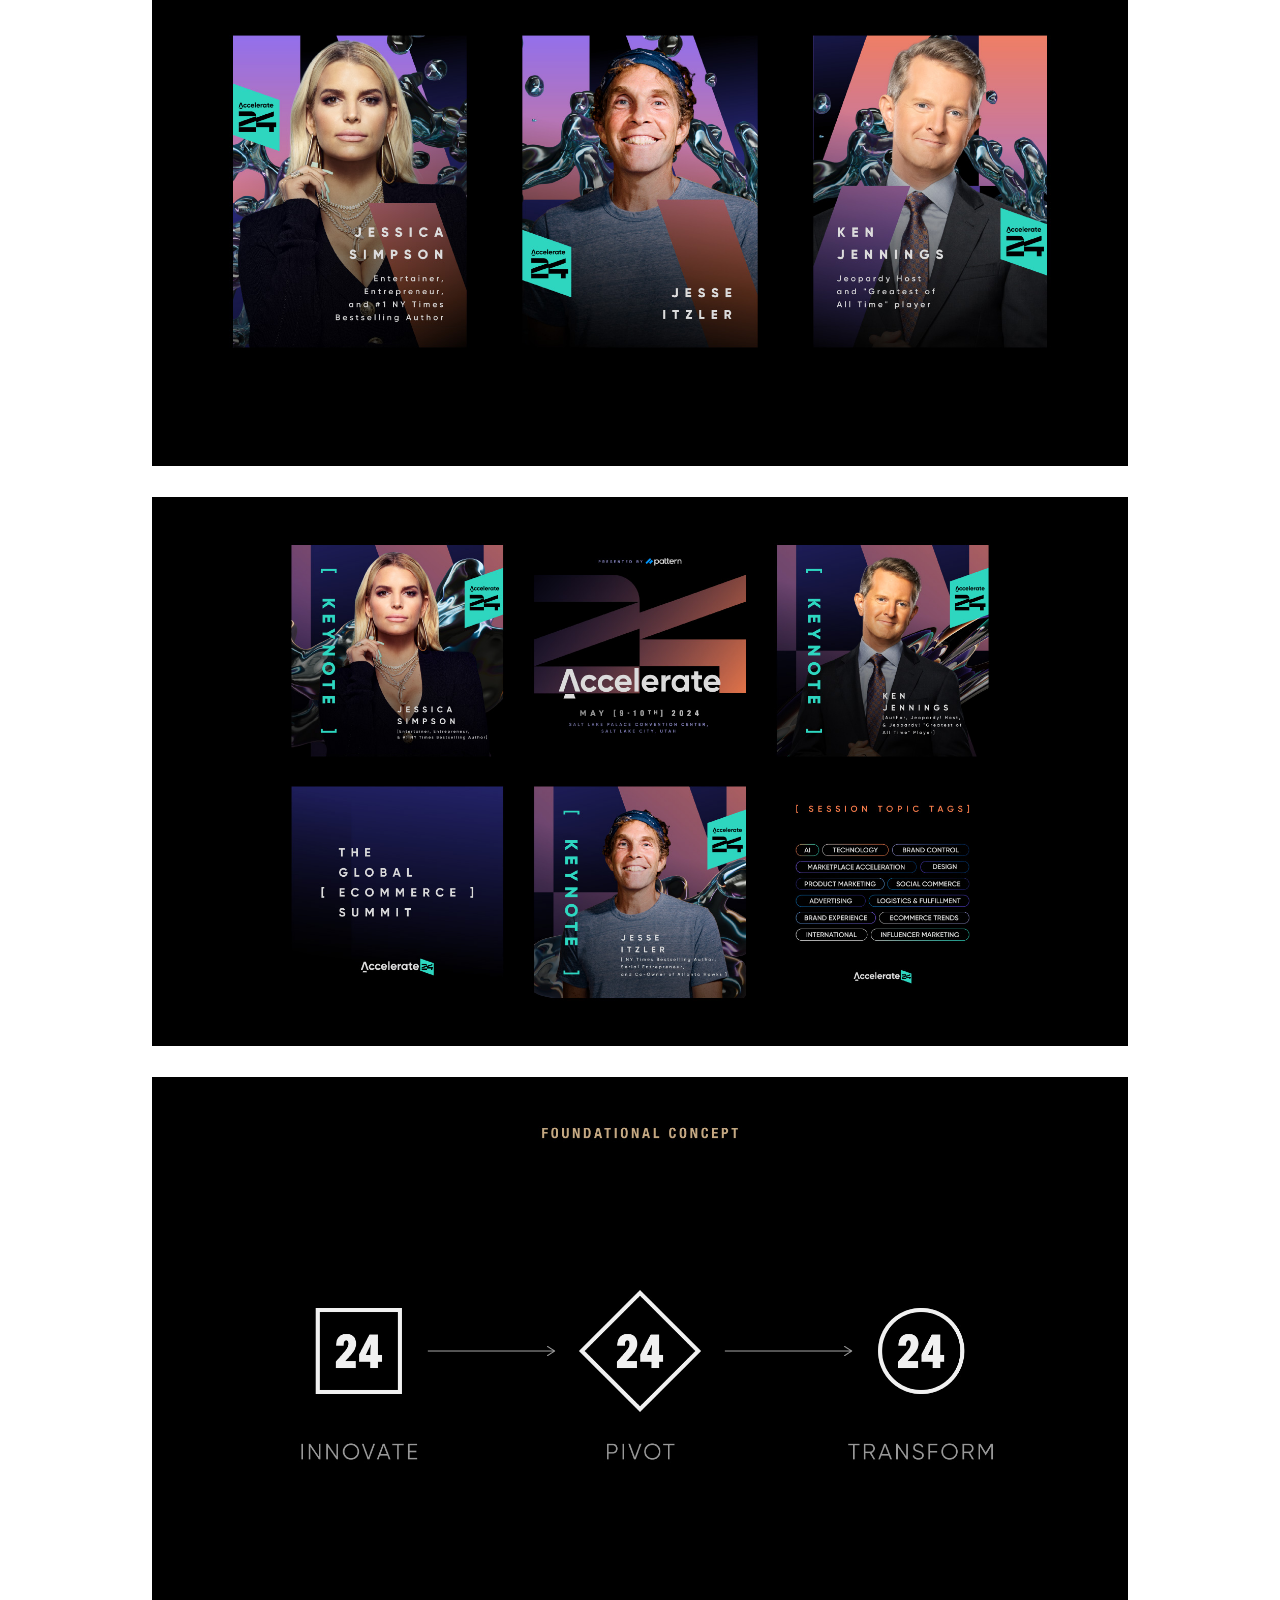
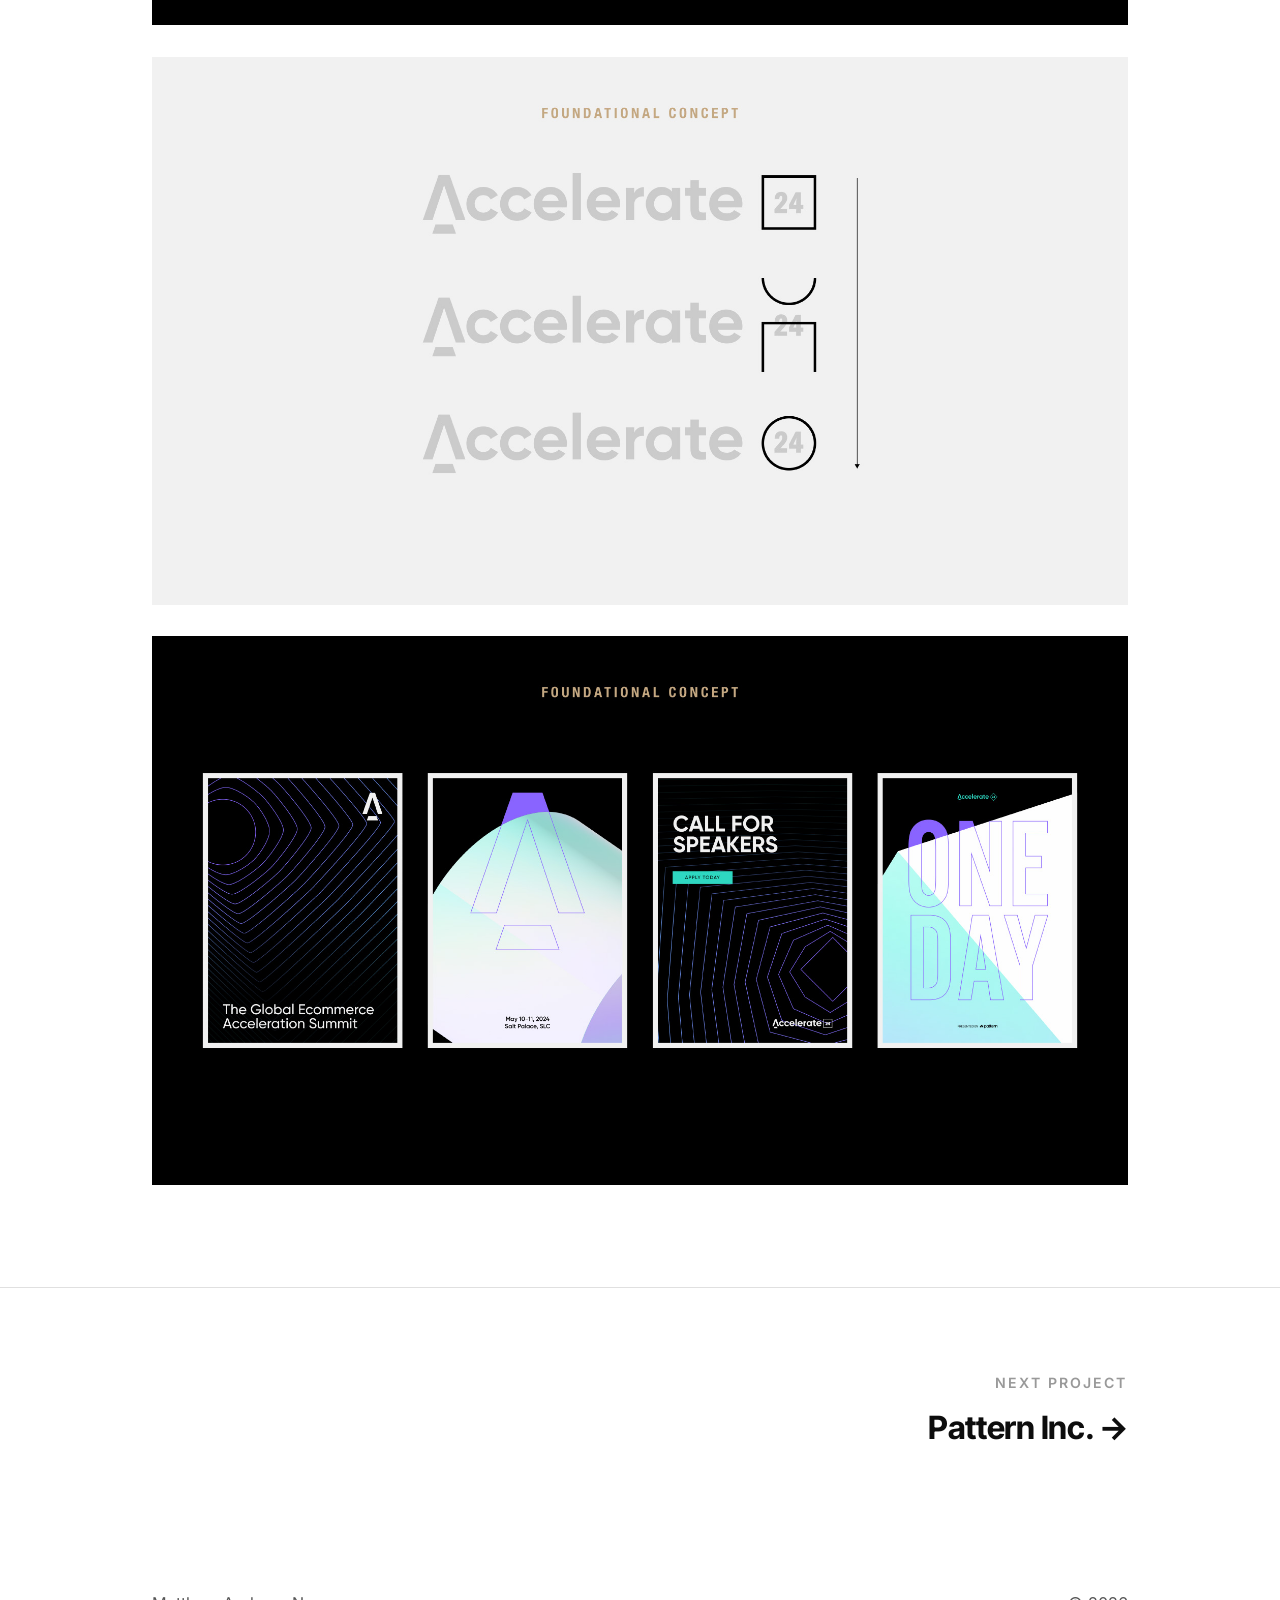
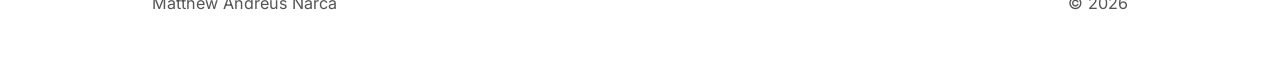
==== commit d552b27b: "Minor copy updates (remove em dashes)" ====
--- a/case-studies/accelerate-2024.html
+++ b/case-studies/accelerate-2024.html
@@ -62,7 +62,7 @@
       <div class="cs-blocks">
         <div>
           <span class="cs-block-label">Challenge</span>
-          <p class="cs-block-text large">Accelerate is Pattern's flagship annual event. Each year, the identity needs to feel fresh and distinct while staying true to the brand. For the 2024 edition, the team needed a concept that carried real creative conviction — one that could anchor a full event identity system across every touchpoint.</p>
+          <p class="cs-block-text large">Accelerate is Pattern's flagship annual event. Each year, the identity needs to feel fresh and distinct while staying true to the brand. For the 2024 edition, the team needed a concept that carried real creative conviction, one that could anchor a full event identity system across every touchpoint.</p>
         </div>
         <div>
           <span class="cs-block-label">Approach</span>
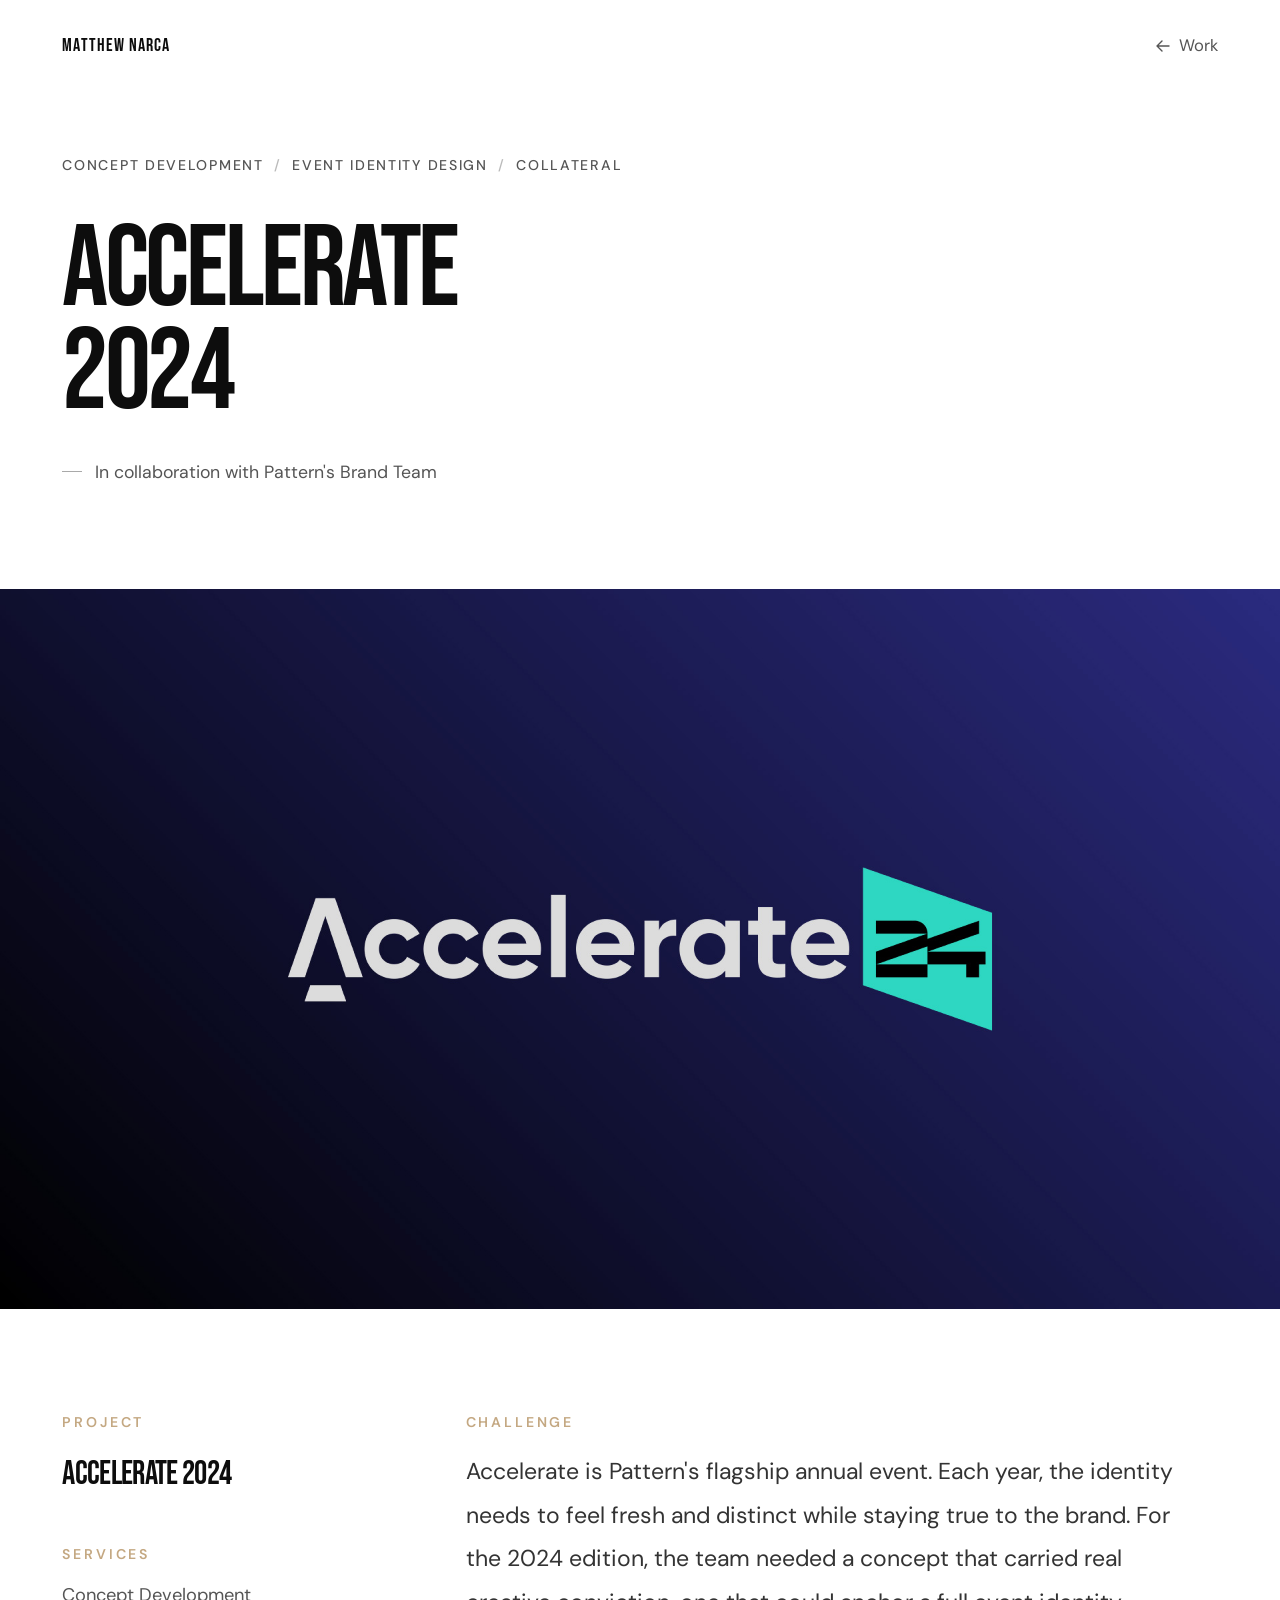
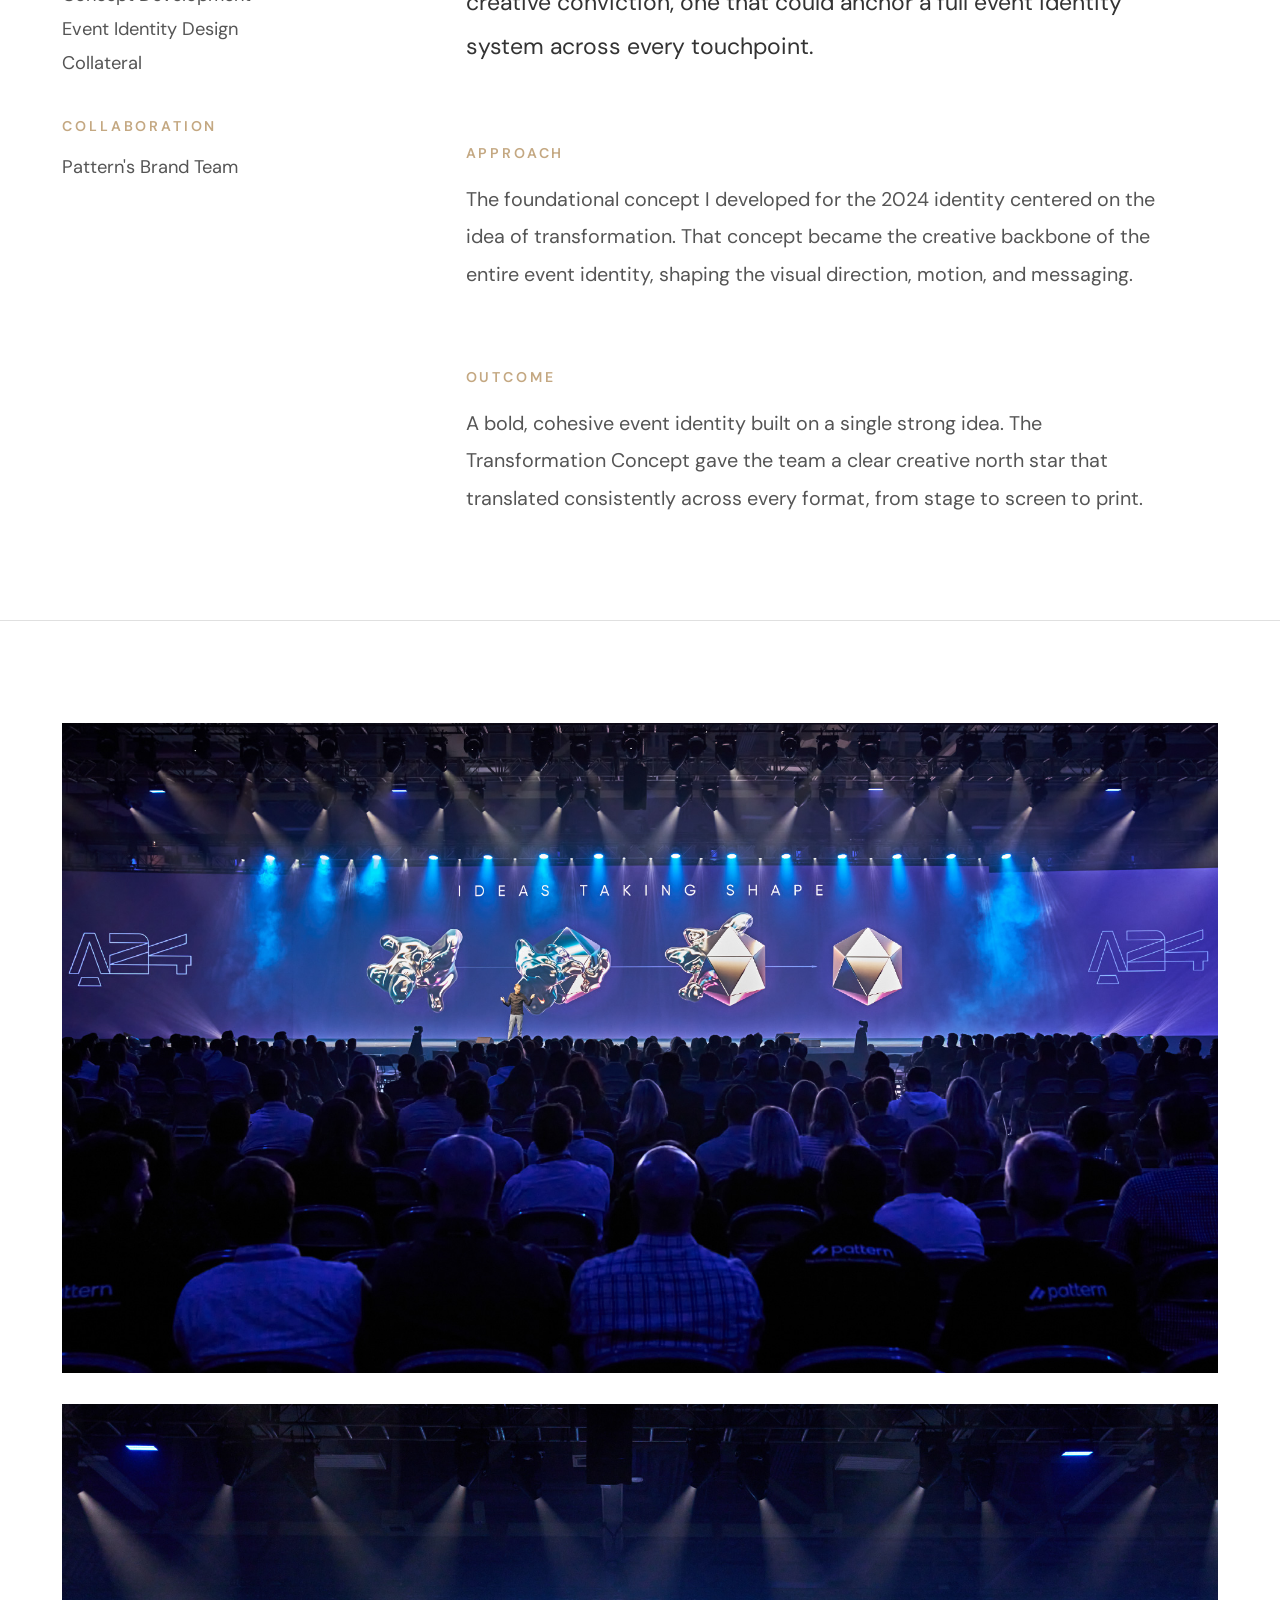
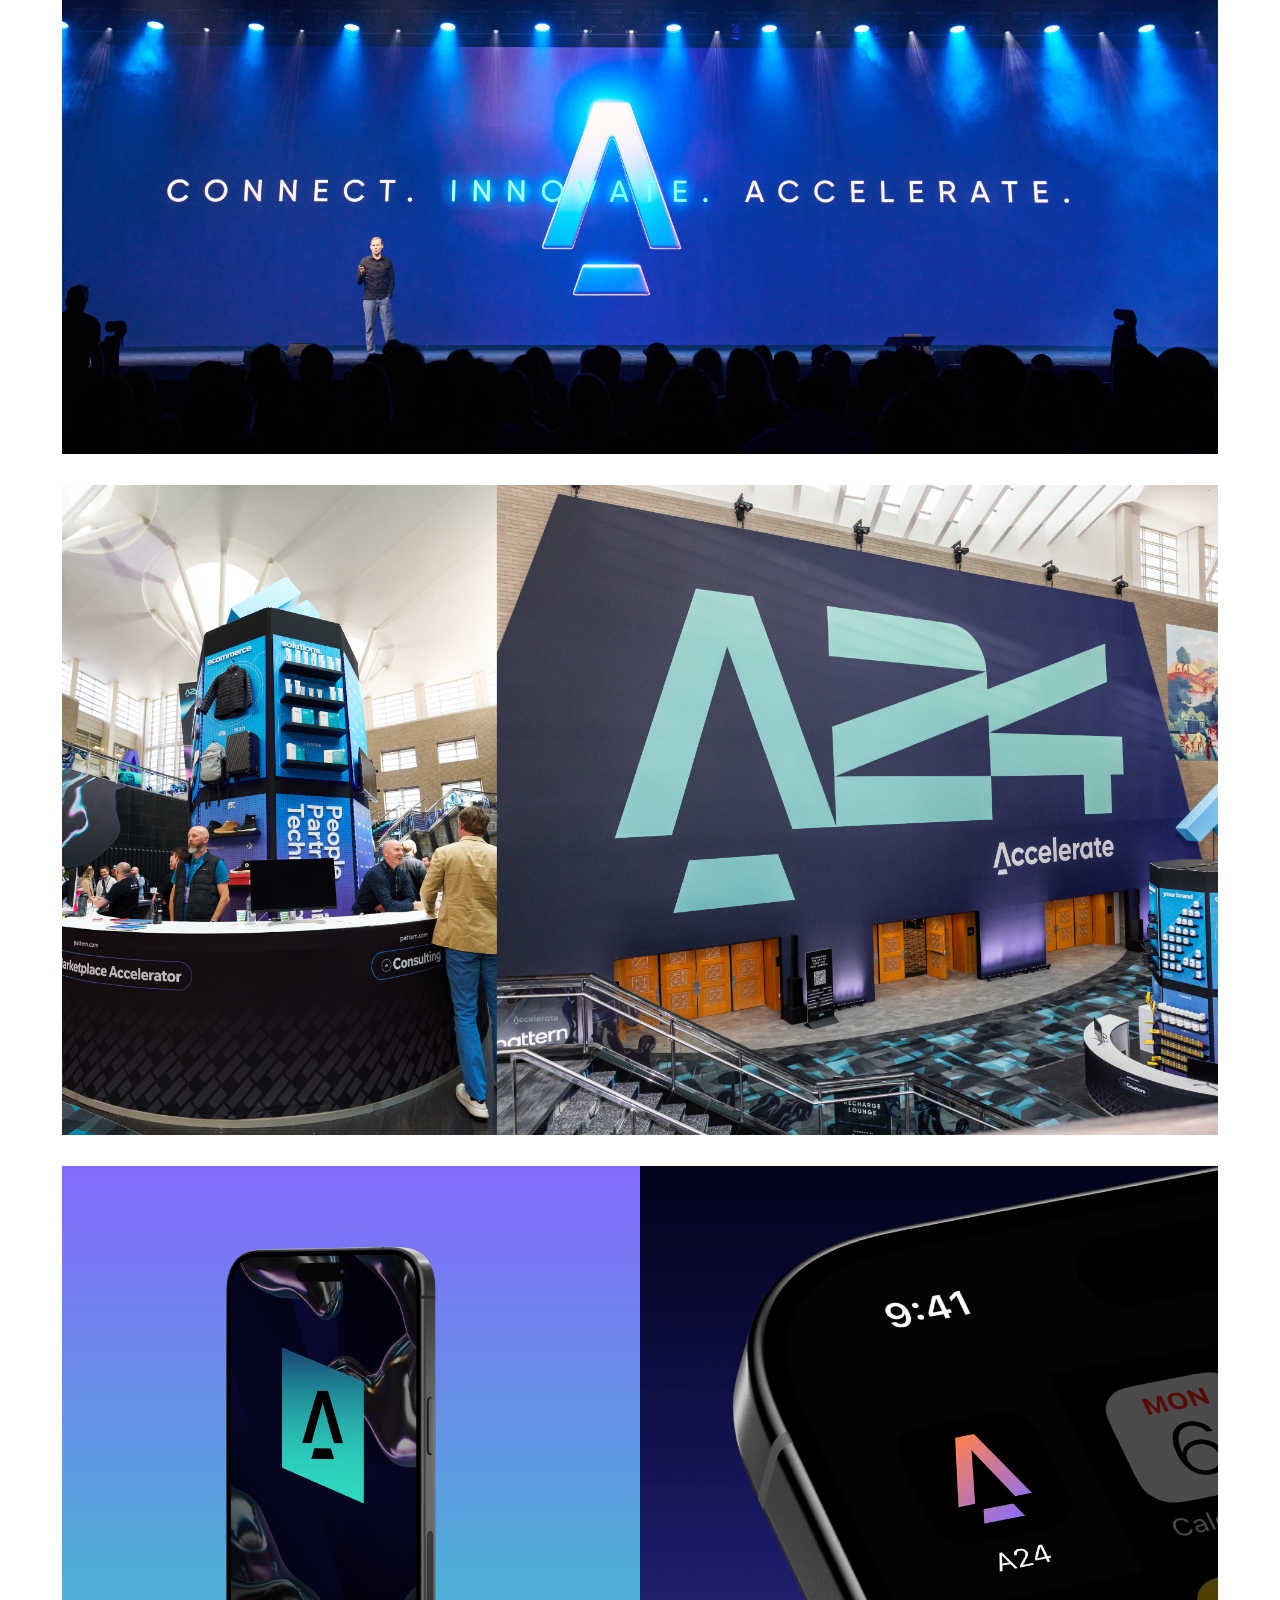
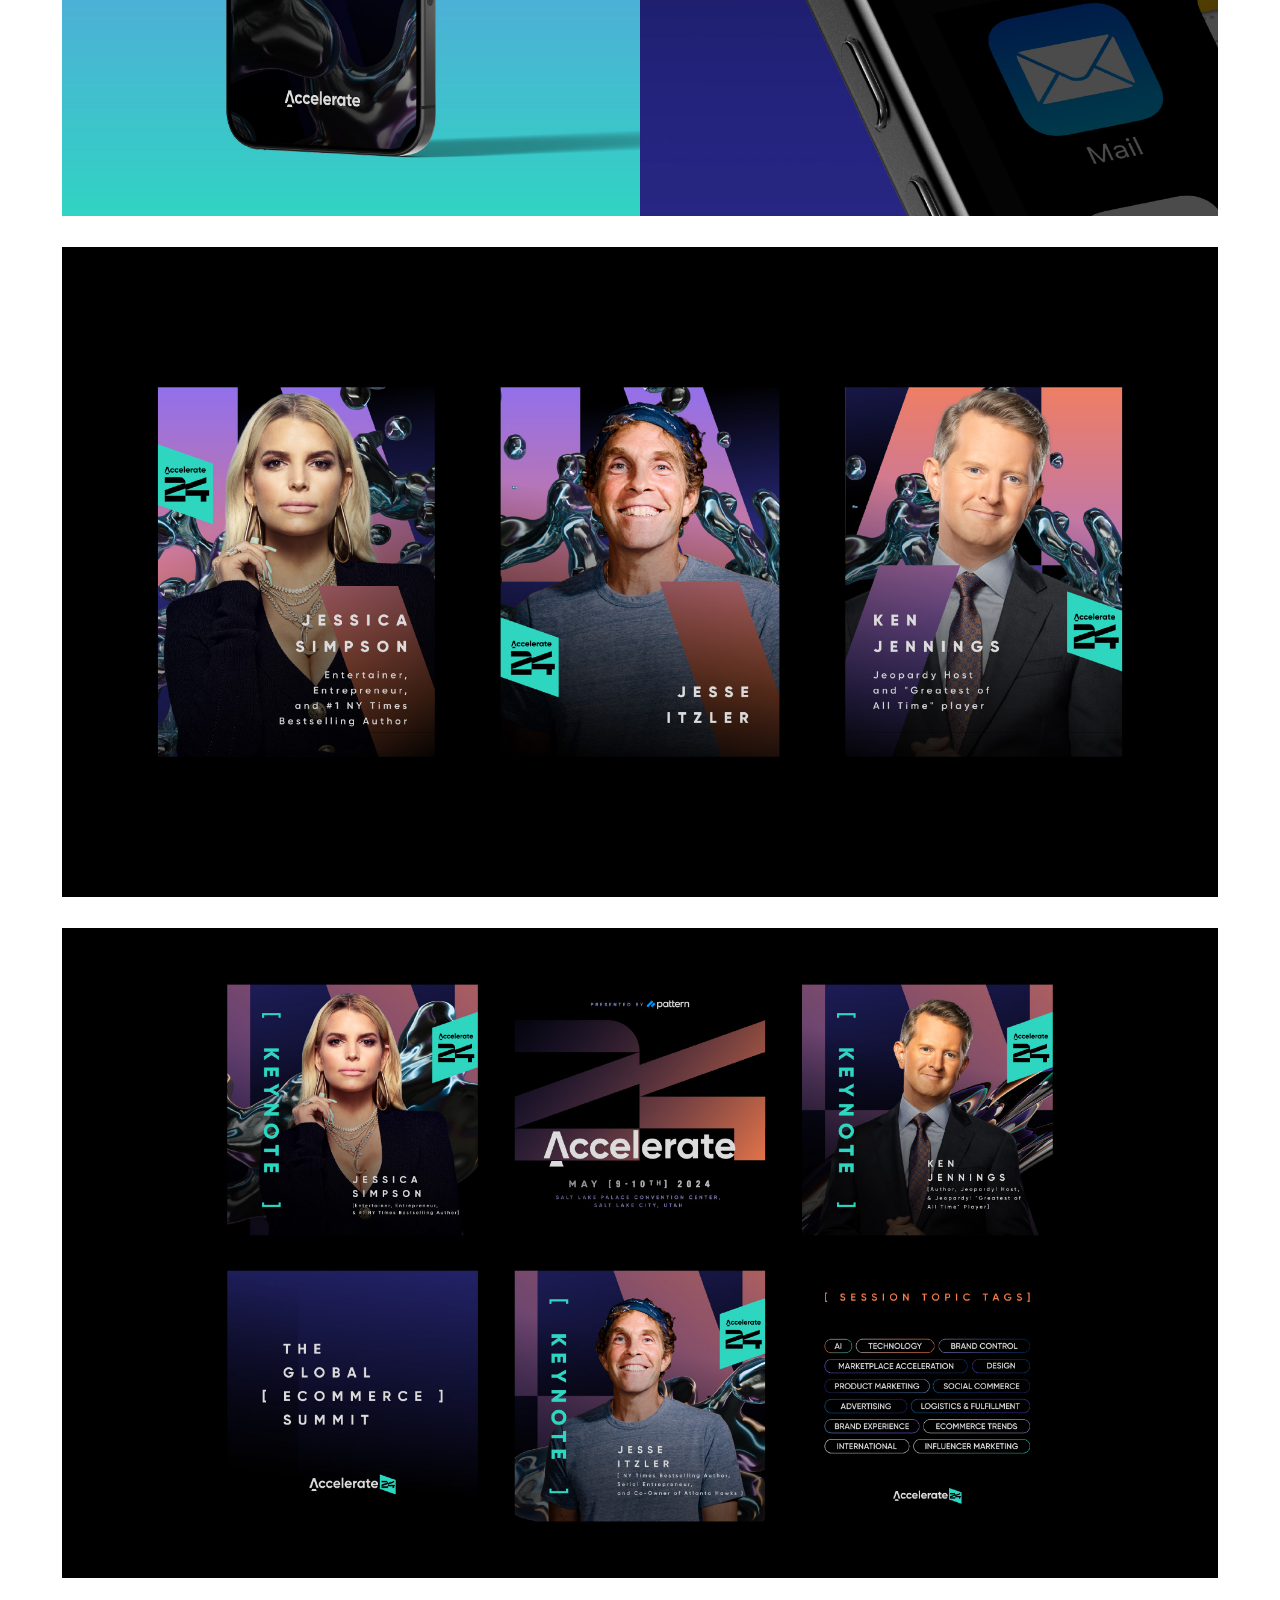
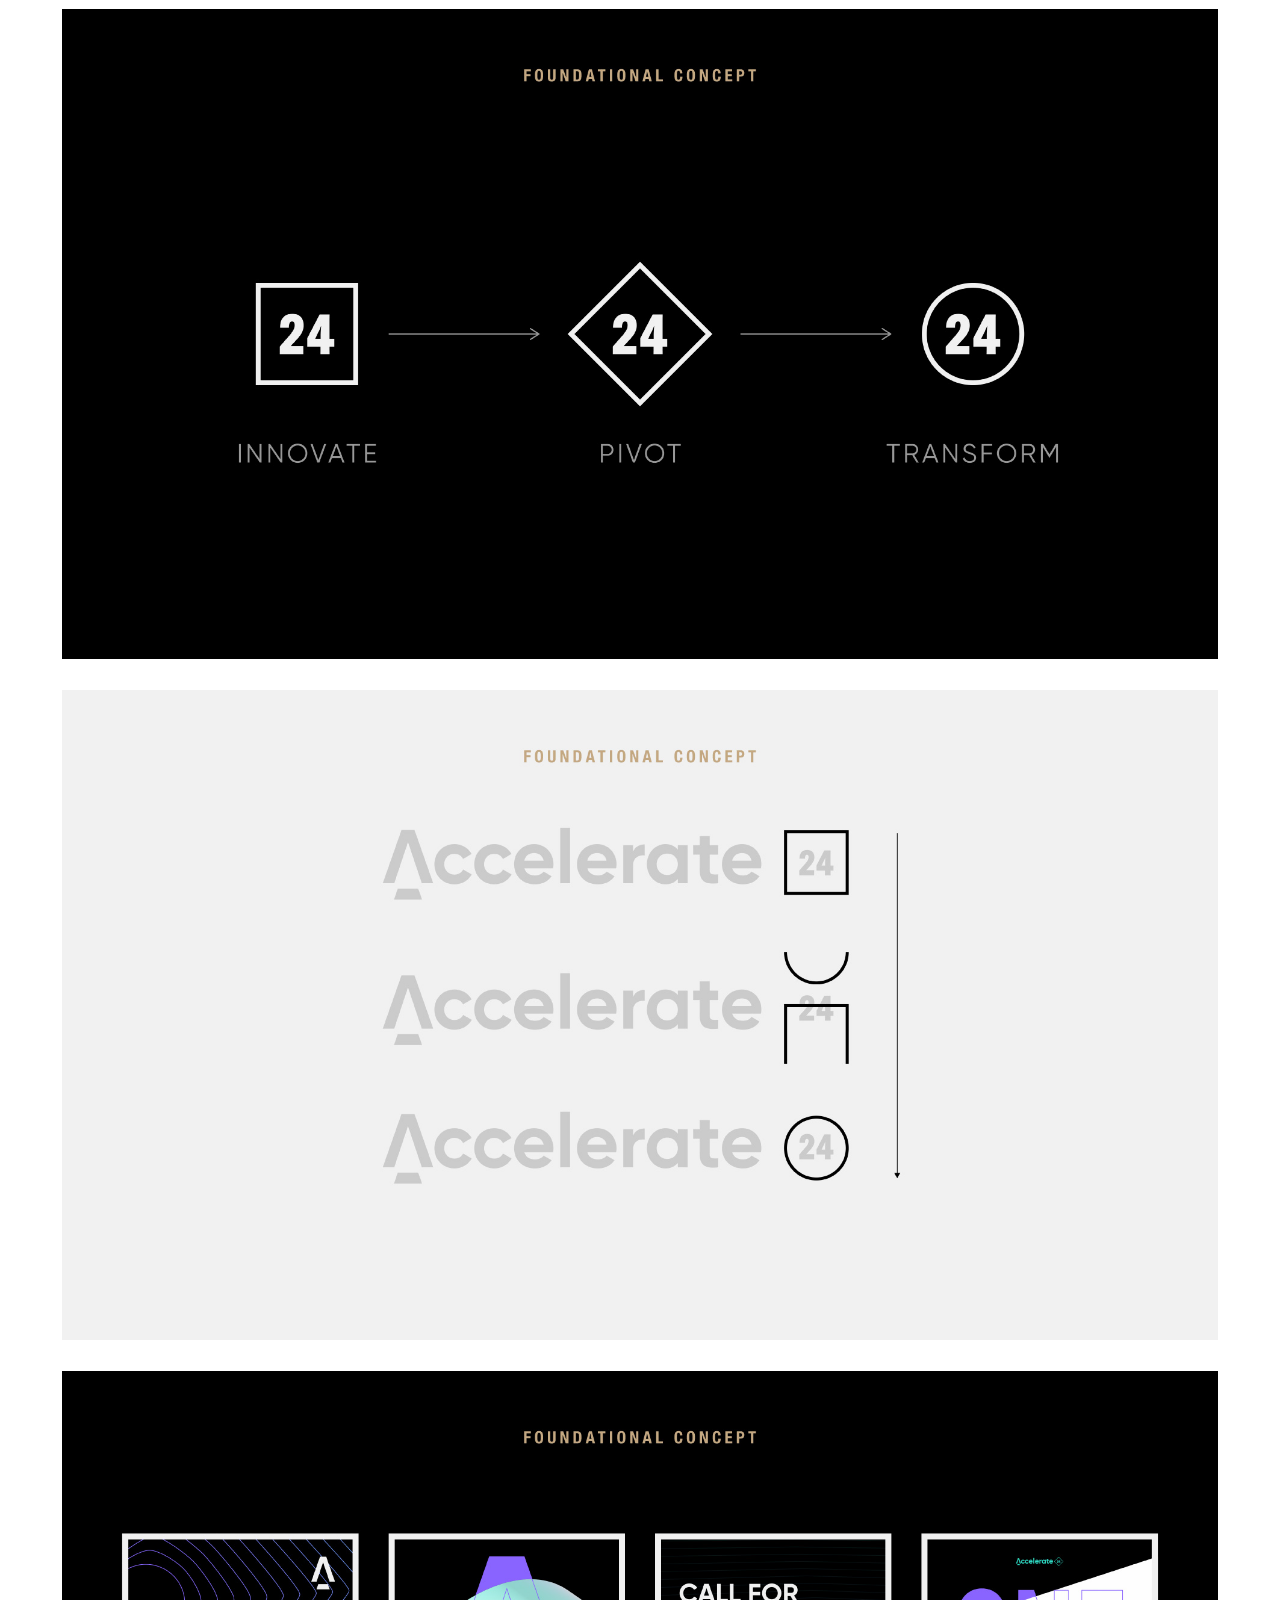
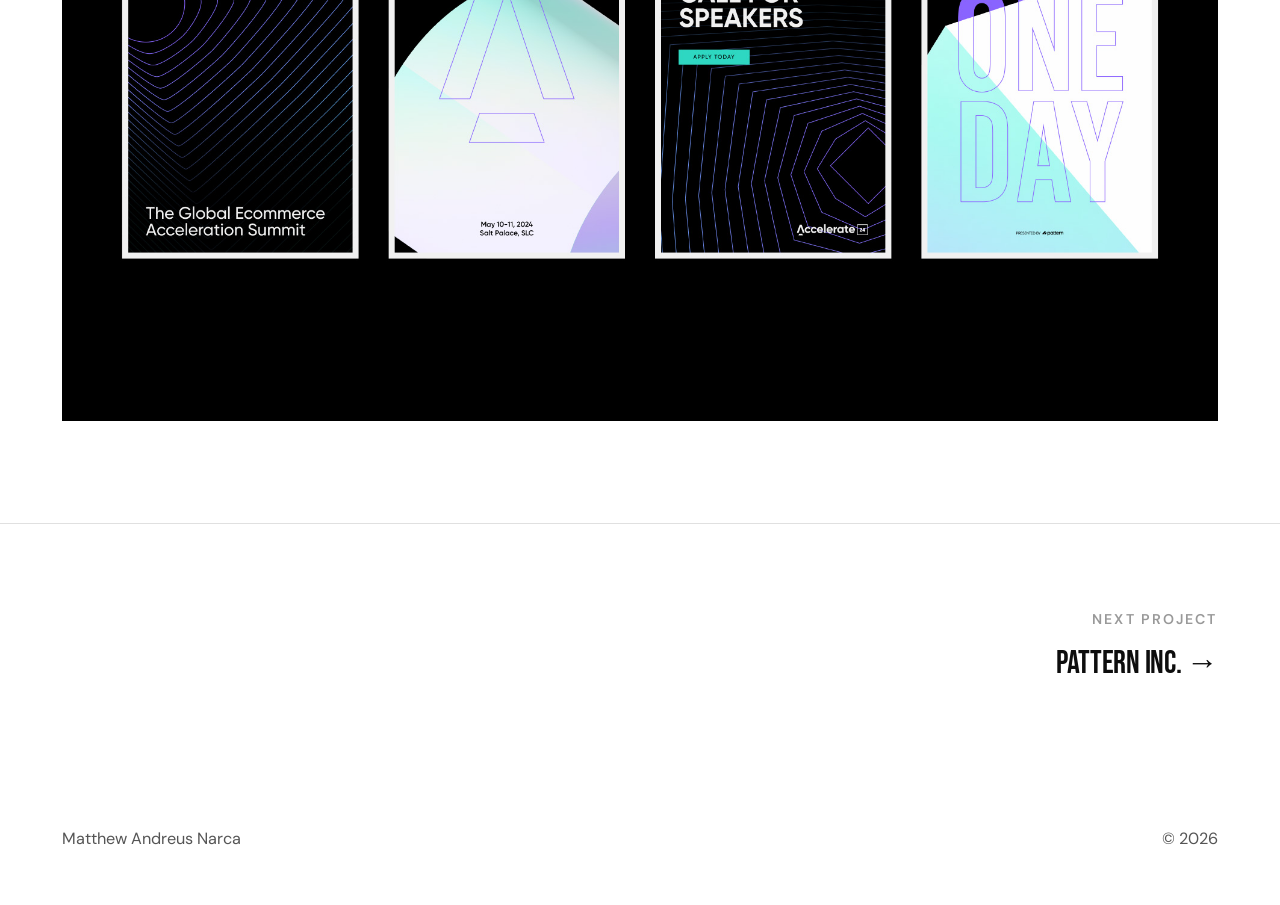
==== commit 6abcc785: "Updated fonts, added headshot" ====
--- a/case-studies/accelerate-2024.html
+++ b/case-studies/accelerate-2024.html
@@ -7,7 +7,7 @@
   <title>Accelerate 2024 — Matthew Narca</title>
   <link rel="preconnect" href="https://fonts.googleapis.com" />
   <link rel="preconnect" href="https://fonts.gstatic.com" crossorigin />
-  <link href="https://fonts.googleapis.com/css2?family=Inter+Tight:wght@400;700&family=Inter:wght@300;400;500;600&display=swap" rel="stylesheet" />
+  <link href="https://fonts.googleapis.com/css2?family=Bebas+Neue&family=DM+Sans:wght@400;500;600;700&display=swap" rel="stylesheet" />
   <link rel="stylesheet" href="../css/style.css" />
 </head>
 <body>
--- a/css/style.css
+++ b/css/style.css
@@ -1,4 +1,4 @@
-@import url('https://fonts.googleapis.com/css2?family=Inter+Tight:wght@400;700&family=Inter:wght@300;400;500;600&display=swap');
+@import url('https://fonts.googleapis.com/css2?family=Bebas+Neue&family=DM+Sans:wght@400;500;600;700&display=swap');
 
 /* ─── Reset ─── */
 *, *::before, *::after { box-sizing: border-box; margin: 0; padding: 0; }
@@ -22,7 +22,7 @@
 body {
   background: var(--white);
   color: var(--black);
-  font-family: 'Inter', sans-serif;
+  font-family: 'DM Sans', sans-serif;
   font-weight: 400;
   line-height: 1.65;
   -webkit-font-smoothing: antialiased;
@@ -36,14 +36,14 @@
 /* ─── Utilities ─── */
 .container {
   width: 100%;
-  max-width: 1100px;
+  max-width: none;
   margin-inline: auto;
   padding-inline: clamp(1.5rem, 5vw, 3rem);
 }
 
 .section-label {
   display: block;
-  font-family: 'Inter', sans-serif;
+  font-family: 'DM Sans', sans-serif;
   font-size: .7rem;
   font-weight: 600;
   letter-spacing: .22em;
@@ -71,8 +71,8 @@
 }
 
 .nav-logo {
-  font-family: 'Inter Tight', sans-serif;
-  font-weight: 700;
+  font-family: 'Bebas Neue', sans-serif;
+  font-weight: 400;
   font-size: .85rem;
   letter-spacing: .06em;
   text-transform: uppercase;
@@ -86,7 +86,7 @@
 }
 
 .nav-links a {
-  font-family: 'Inter', sans-serif;
+  font-family: 'DM Sans', sans-serif;
   font-size: .8rem;
   font-weight: 400;
   color: var(--muted);
@@ -132,9 +132,9 @@
 .mobile-nav.open { display: flex; }
 
 .mobile-nav a {
-  font-family: 'Inter Tight', sans-serif;
+  font-family: 'Bebas Neue', sans-serif;
   font-size: clamp(2.5rem, 10vw, 4.5rem);
-  font-weight: 700;
+  font-weight: 400;
   text-transform: uppercase;
   letter-spacing: -.02em;
   color: var(--black);
@@ -144,7 +144,11 @@
 .mobile-nav a:hover { color: var(--gold); }
 
 /* ─── Sections ─── */
-section { padding: clamp(5rem, 10vw, 10rem) 0; }
+section {
+  padding: clamp(5rem, 10vw, 10rem) 0;
+  position: relative;
+  background: var(--white);
+}
 
 /* ─── Hero ─── */
 .hero {
@@ -152,13 +156,31 @@
   display: flex;
   align-items: center;
   padding-top: 5rem;
-}
-
-.hero-content { max-width: 900px; }
+  background: transparent;
+}
+
+.hero-content { max-width: 900px; position: relative; z-index: 1; }
+
+.hero-photo {
+  position: fixed;
+  top: 0;
+  right: 0;
+  width: 48%;
+  height: 100vh;
+  overflow: hidden;
+}
+
+.hero-photo img {
+  width: 100%;
+  height: 100%;
+  object-fit: contain;
+  object-position: bottom center;
+  display: block;
+}
 
 .hero-headline {
-  font-family: 'Inter Tight', sans-serif;
-  font-weight: 700;
+  font-family: 'Bebas Neue', sans-serif;
+  font-weight: 400;
   font-size: clamp(3.5rem, 9vw, 6rem);
   line-height: .95;
   text-transform: none;
@@ -186,7 +208,7 @@
   display: inline-block;
   background: var(--black);
   color: var(--white);
-  font-family: 'Inter', sans-serif;
+  font-family: 'DM Sans', sans-serif;
   font-size: .78rem;
   font-weight: 600;
   letter-spacing: .1em;
@@ -198,7 +220,7 @@
 .btn-primary:hover { background: var(--gold); color: var(--black); opacity: 1; }
 
 .btn-secondary {
-  font-family: 'Inter', sans-serif;
+  font-family: 'DM Sans', sans-serif;
   font-size: .95rem;
   font-weight: 400;
   color: var(--black);
@@ -210,11 +232,11 @@
 .btn-secondary:hover { color: var(--muted); }
 
 /* ─── About ─── */
-.about { padding-top: 0; }
+.about { padding-top: 0; background: transparent; }
 
 .about-headline {
-  font-family: 'Inter Tight', sans-serif;
-  font-weight: 700;
+  font-family: 'Bebas Neue', sans-serif;
+  font-weight: 400;
   font-size: clamp(2rem, 4.5vw, 3.25rem);
   line-height: 1.05;
   letter-spacing: -.02em;
@@ -237,8 +259,8 @@
 
 /* ─── Services & Process (two-col grid) ─── */
 .section-headline {
-  font-family: 'Inter Tight', sans-serif;
-  font-weight: 700;
+  font-family: 'Bebas Neue', sans-serif;
+  font-weight: 400;
   font-size: clamp(2rem, 4.5vw, 3.25rem);
   letter-spacing: -.02em;
   color: var(--black);
@@ -265,7 +287,7 @@
 }
 
 .grid-item-num {
-  font-family: 'Inter', sans-serif;
+  font-family: 'DM Sans', sans-serif;
   font-size: .75rem;
   font-weight: 400;
   color: var(--muted);
@@ -274,8 +296,8 @@
 }
 
 .grid-item-title {
-  font-family: 'Inter Tight', sans-serif;
-  font-weight: 700;
+  font-family: 'Bebas Neue', sans-serif;
+  font-weight: 400;
   font-size: clamp(1.4rem, 2.5vw, 2rem);
   letter-spacing: -.01em;
   color: var(--black);
@@ -293,8 +315,8 @@
 .work-header { margin-bottom: clamp(3rem, 6vw, 5rem); }
 
 .work-headline {
-  font-family: 'Inter Tight', sans-serif;
-  font-weight: 700;
+  font-family: 'Bebas Neue', sans-serif;
+  font-weight: 400;
   font-size: clamp(2rem, 4.5vw, 3.25rem);
   letter-spacing: -.02em;
   color: var(--black);
@@ -338,8 +360,8 @@
 .work-item:hover .work-item-image img { transform: scale(1.03); }
 
 .work-item-name {
-  font-family: 'Inter Tight', sans-serif;
-  font-weight: 700;
+  font-family: 'Bebas Neue', sans-serif;
+  font-weight: 400;
   font-size: clamp(1.8rem, 4vw, 3rem);
   letter-spacing: -.02em;
   color: var(--black);
@@ -358,8 +380,8 @@
 
 /* ─── Testimonials ─── */
 .testimonials-headline {
-  font-family: 'Inter Tight', sans-serif;
-  font-weight: 700;
+  font-family: 'Bebas Neue', sans-serif;
+  font-weight: 400;
   font-size: clamp(2rem, 4.5vw, 3.25rem);
   letter-spacing: -.02em;
   color: var(--black);
@@ -375,8 +397,8 @@
 }
 
 .testimonial-name {
-  font-family: 'Inter Tight', sans-serif;
-  font-weight: 700;
+  font-family: 'Bebas Neue', sans-serif;
+  font-weight: 400;
   font-size: clamp(1.5rem, 3vw, 2.25rem);
   letter-spacing: -.01em;
   color: var(--black);
@@ -402,8 +424,8 @@
 
 /* ─── Contact ─── */
 .contact-headline {
-  font-family: 'Inter Tight', sans-serif;
-  font-weight: 700;
+  font-family: 'Bebas Neue', sans-serif;
+  font-weight: 400;
   font-size: clamp(2rem, 4.5vw, 3.25rem);
   letter-spacing: -.02em;
   color: var(--black);
@@ -422,7 +444,7 @@
 .form-field { display: flex; flex-direction: column; }
 
 .form-field label {
-  font-family: 'Inter', sans-serif;
+  font-family: 'DM Sans', sans-serif;
   font-size: .68rem;
   font-weight: 600;
   letter-spacing: .15em;
@@ -438,7 +460,7 @@
   border-bottom: 1px solid var(--black);
   border-radius: 0;
   padding: .5rem 0 .75rem;
-  font-family: 'Inter', sans-serif;
+  font-family: 'DM Sans', sans-serif;
   font-size: 1rem;
   color: var(--black);
   outline: none;
@@ -459,7 +481,7 @@
   display: inline-block;
   background: var(--black);
   color: var(--white);
-  font-family: 'Inter', sans-serif;
+  font-family: 'DM Sans', sans-serif;
   font-size: .78rem;
   font-weight: 600;
   letter-spacing: .1em;
@@ -473,8 +495,40 @@
 
 .form-submit:hover { background: var(--gold); color: var(--black); opacity: 1; }
 
+/* ─── Contact Feedback ─── */
+.contact-feedback { max-width: 680px; }
+
+.contact-success,
+.contact-error {
+  font-family: 'DM Sans', sans-serif;
+  font-size: clamp(.95rem, 1.5vw, 1.05rem);
+  line-height: 1.8;
+}
+
+.contact-success strong {
+  font-family: 'Bebas Neue', sans-serif;
+  font-weight: 400;
+  font-size: clamp(1.4rem, 2.5vw, 1.8rem);
+  display: block;
+  margin-bottom: .4rem;
+  color: var(--black);
+  letter-spacing: -.01em;
+}
+
+.contact-success { color: var(--muted); }
+
+.contact-error {
+  color: var(--muted);
+}
+
+.contact-error a {
+  color: var(--black);
+  text-decoration: underline;
+  text-underline-offset: 3px;
+}
+
 /* ─── Footer ─── */
-footer { padding: 2.5rem 0; }
+footer { padding: 2.5rem 0; position: relative; background: var(--white); }
 
 .footer-inner {
   display: flex;
@@ -485,15 +539,15 @@
 
 .footer-name,
 .footer-copy {
-  font-family: 'Inter', sans-serif;
+  font-family: 'DM Sans', sans-serif;
   font-size: .78rem;
   color: var(--muted);
 }
 
 /* case study footer elements */
 .footer-logo {
-  font-family: 'Inter Tight', sans-serif;
-  font-weight: 700;
+  font-family: 'Bebas Neue', sans-serif;
+  font-weight: 400;
   font-size: .85rem;
   letter-spacing: .06em;
   text-transform: uppercase;
@@ -577,7 +631,7 @@
 }
 
 .cs-back {
-  font-family: 'Inter', sans-serif;
+  font-family: 'DM Sans', sans-serif;
   font-size: .8rem;
   font-weight: 400;
   color: var(--muted);
@@ -604,7 +658,7 @@
 }
 
 .tag {
-  font-family: 'Inter', sans-serif;
+  font-family: 'DM Sans', sans-serif;
   font-size: .68rem;
   font-weight: 500;
   letter-spacing: .12em;
@@ -620,8 +674,8 @@
 }
 
 .cs-title {
-  font-family: 'Inter Tight', sans-serif;
-  font-weight: 700;
+  font-family: 'Bebas Neue', sans-serif;
+  font-weight: 400;
   font-size: clamp(4rem, 9vw, 9rem);
   line-height: .9;
   color: var(--black);
@@ -630,7 +684,7 @@
 }
 
 .cs-collab {
-  font-family: 'Inter', sans-serif;
+  font-family: 'DM Sans', sans-serif;
   font-size: .85rem;
   color: var(--muted);
   display: flex;
@@ -662,7 +716,7 @@
 }
 
 .cs-sidebar-label {
-  font-family: 'Inter', sans-serif;
+  font-family: 'DM Sans', sans-serif;
   font-size: .68rem;
   font-weight: 600;
   letter-spacing: .2em;
@@ -673,8 +727,8 @@
 }
 
 .cs-sidebar-heading {
-  font-family: 'Inter Tight', sans-serif;
-  font-weight: 700;
+  font-family: 'Bebas Neue', sans-serif;
+  font-weight: 400;
   font-size: 1.6rem;
   letter-spacing: -.02em;
   color: var(--black);
@@ -682,7 +736,7 @@
 }
 
 .cs-sidebar-meta {
-  font-family: 'Inter', sans-serif;
+  font-family: 'DM Sans', sans-serif;
   font-size: .88rem;
   color: var(--muted);
   line-height: 1.85;
@@ -691,7 +745,7 @@
 .cs-blocks { display: flex; flex-direction: column; gap: 3.5rem; }
 
 .cs-block-label {
-  font-family: 'Inter', sans-serif;
+  font-family: 'DM Sans', sans-serif;
   font-size: .68rem;
   font-weight: 600;
   letter-spacing: .2em;
@@ -705,6 +759,7 @@
   font-size: clamp(.95rem, 1.5vw, 1.05rem);
   color: var(--muted);
   line-height: 1.9;
+  max-width: 720px;
 }
 
 .cs-block-text.large {
@@ -723,9 +778,9 @@
 }
 
 .cs-image-placeholder {
-  font-family: 'Inter Tight', sans-serif;
+  font-family: 'Bebas Neue', sans-serif;
   font-size: 1.2rem;
-  font-weight: 700;
+  font-weight: 400;
   color: rgba(0,0,0,.08);
   text-transform: uppercase;
   letter-spacing: .12em;
@@ -752,7 +807,7 @@
 }
 
 .cs-nav-link-label {
-  font-family: 'Inter', sans-serif;
+  font-family: 'DM Sans', sans-serif;
   font-size: .68rem;
   font-weight: 600;
   letter-spacing: .15em;
@@ -762,9 +817,9 @@
 }
 
 .cs-nav-link-title {
-  font-family: 'Inter Tight', sans-serif;
+  font-family: 'Bebas Neue', sans-serif;
   font-size: clamp(1.2rem, 2.5vw, 1.6rem);
-  font-weight: 700;
+  font-weight: 400;
   letter-spacing: -.01em;
   color: var(--black);
   transition: color .2s;
@@ -777,6 +832,31 @@
 @media (max-width: 768px) {
   .nav-links { display: none; }
   .hamburger { display: flex; }
+
+  .hero {
+    flex-direction: column;
+    justify-content: flex-end;
+    align-items: stretch;
+  }
+
+  .hero-photo {
+    position: absolute;
+    top: 5rem;
+    right: 0;
+    left: 0;
+    width: 100%;
+    height: calc(55vh - 5rem);
+    z-index: 0;
+  }
+
+  .hero-photo img { object-position: top center; }
+
+  .hero .container { position: relative; z-index: 1; margin-top: 48vh; }
+
+  .hero-content {
+    background: var(--white);
+    padding-top: 2rem;
+  }
 
   .two-col-grid { grid-template-columns: 1fr; }
 
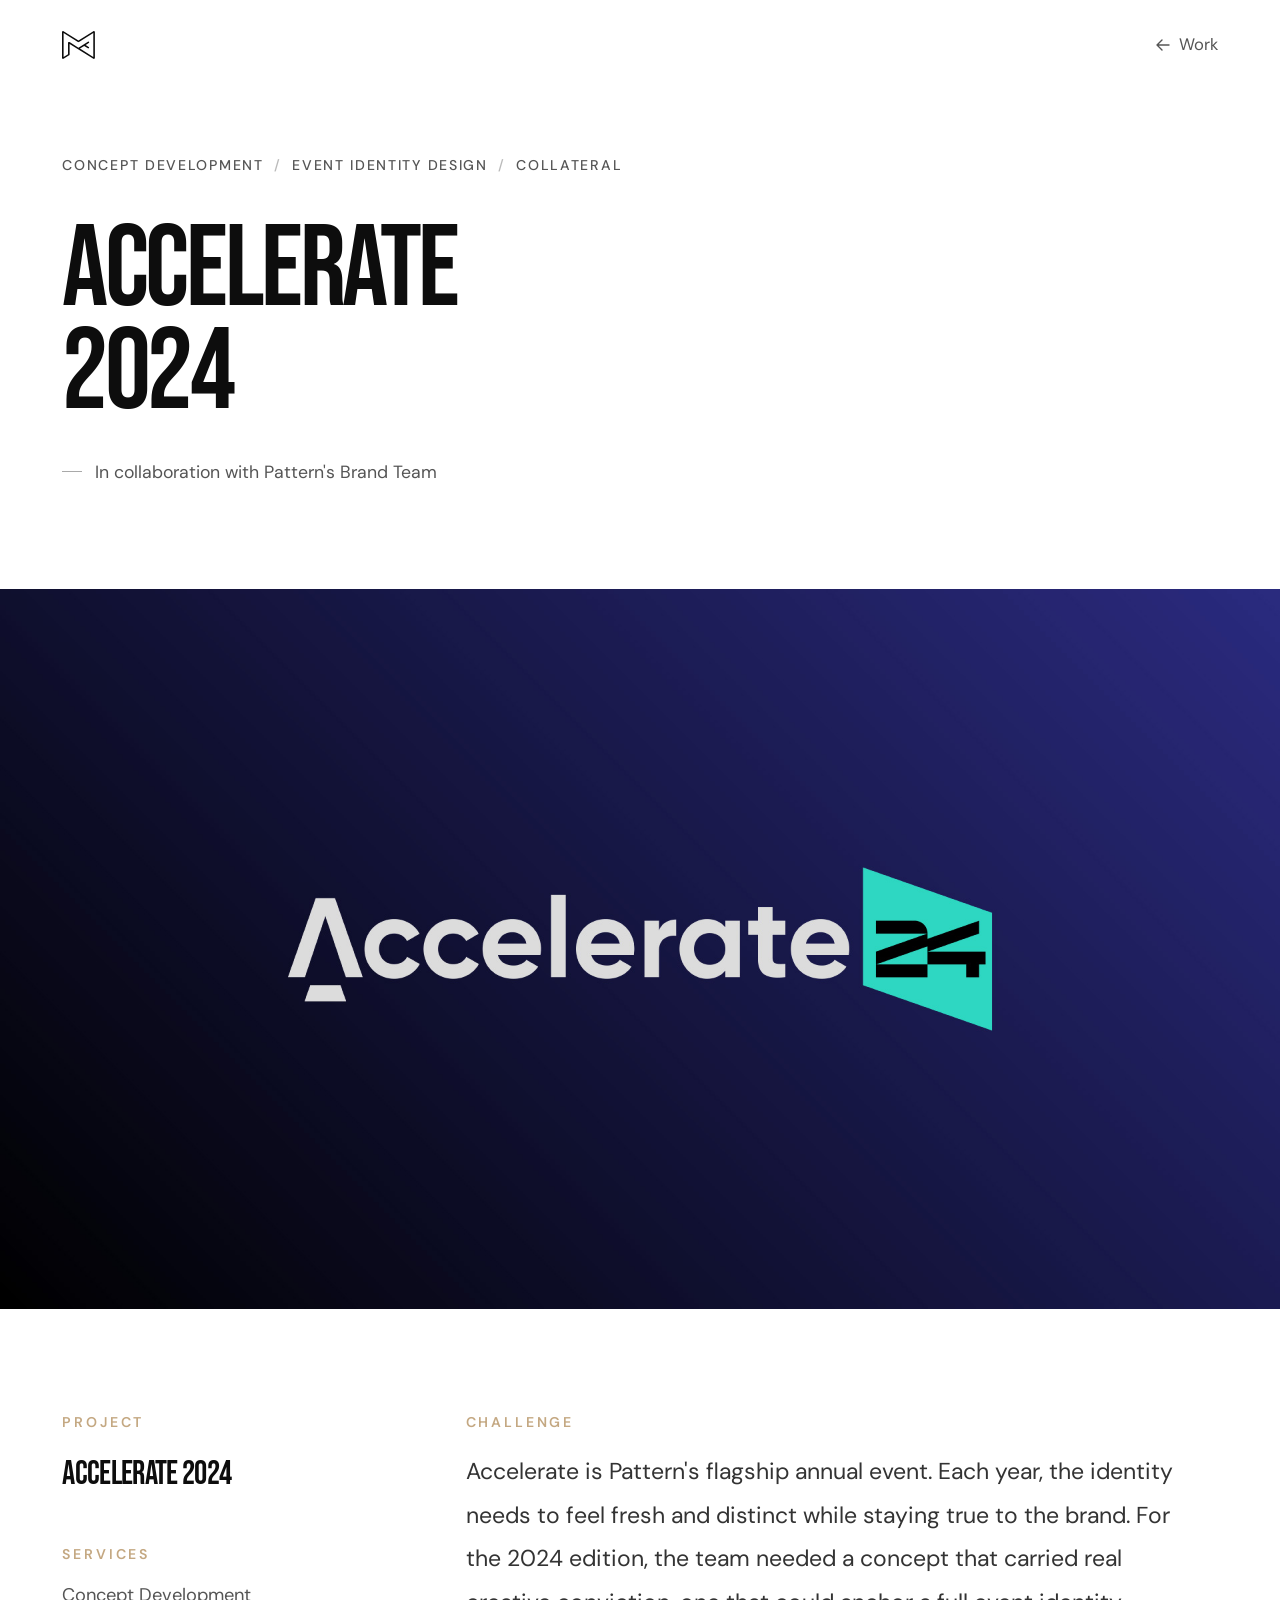
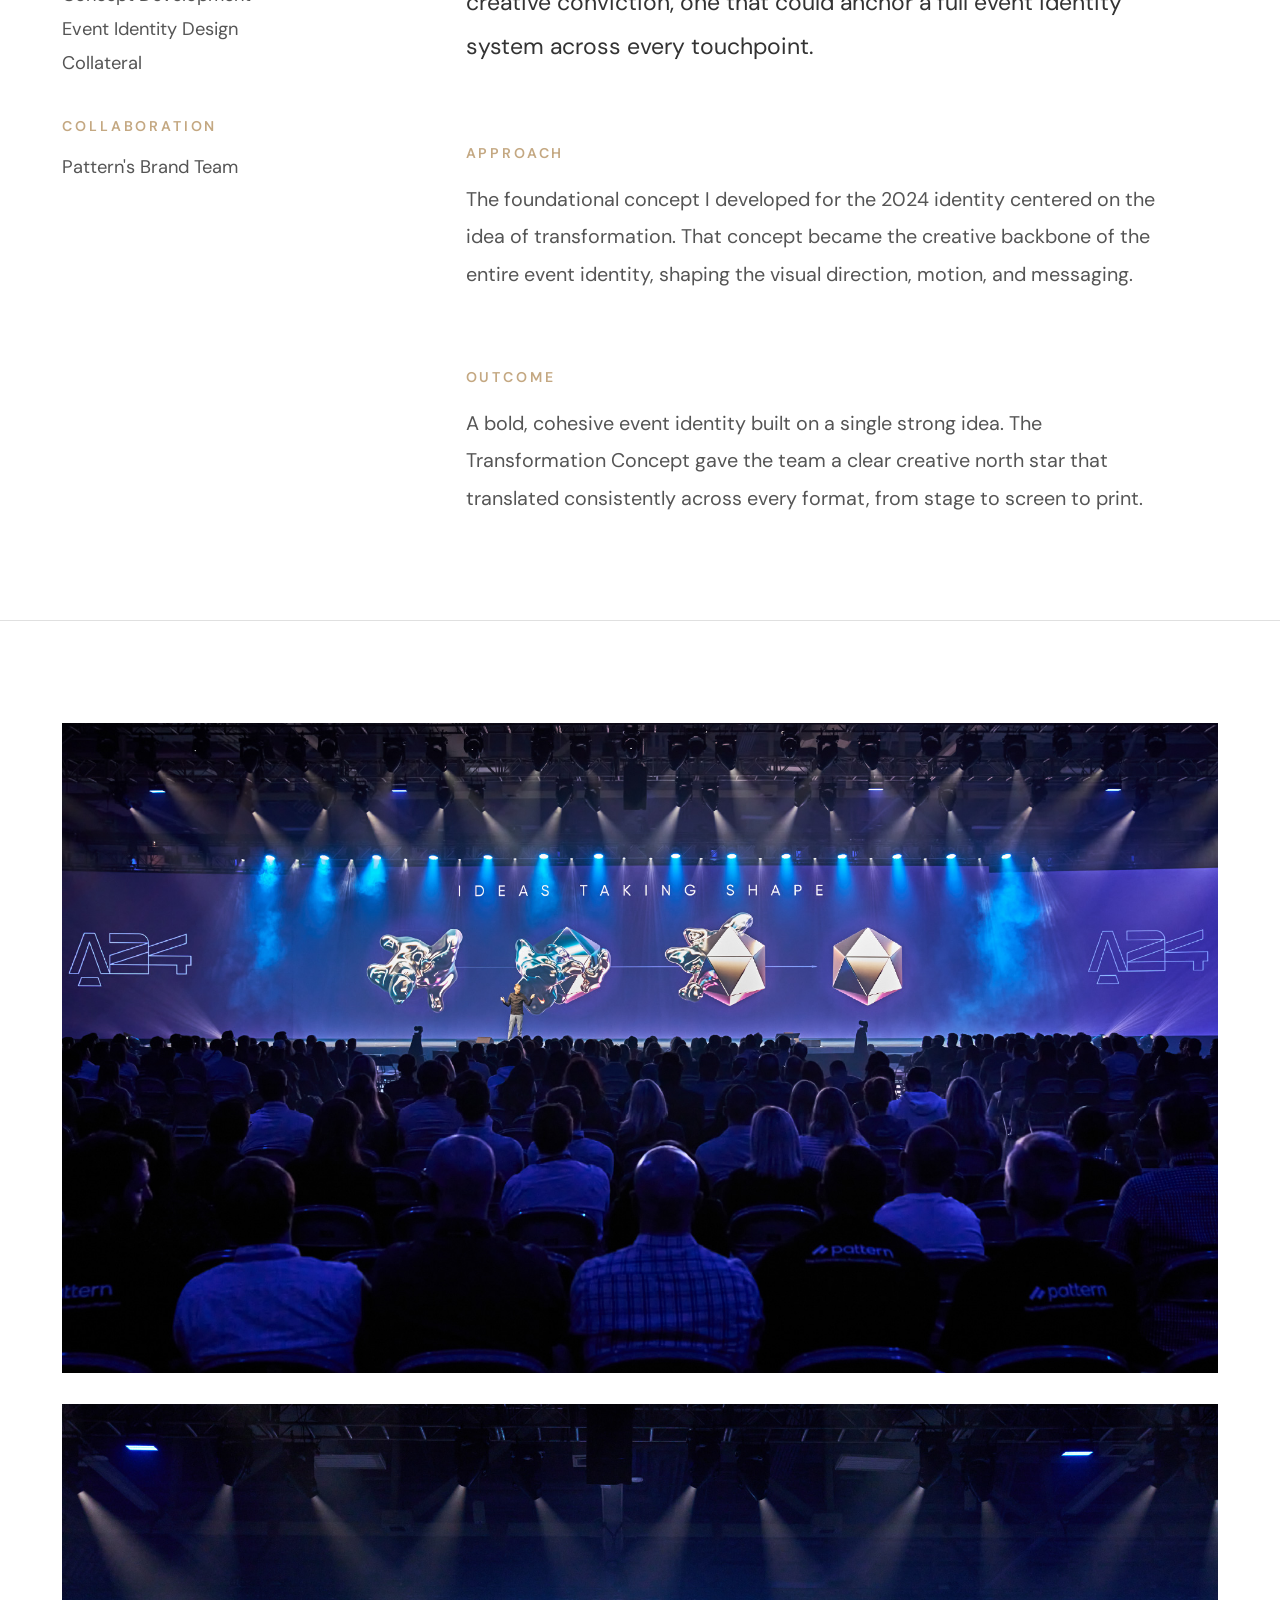
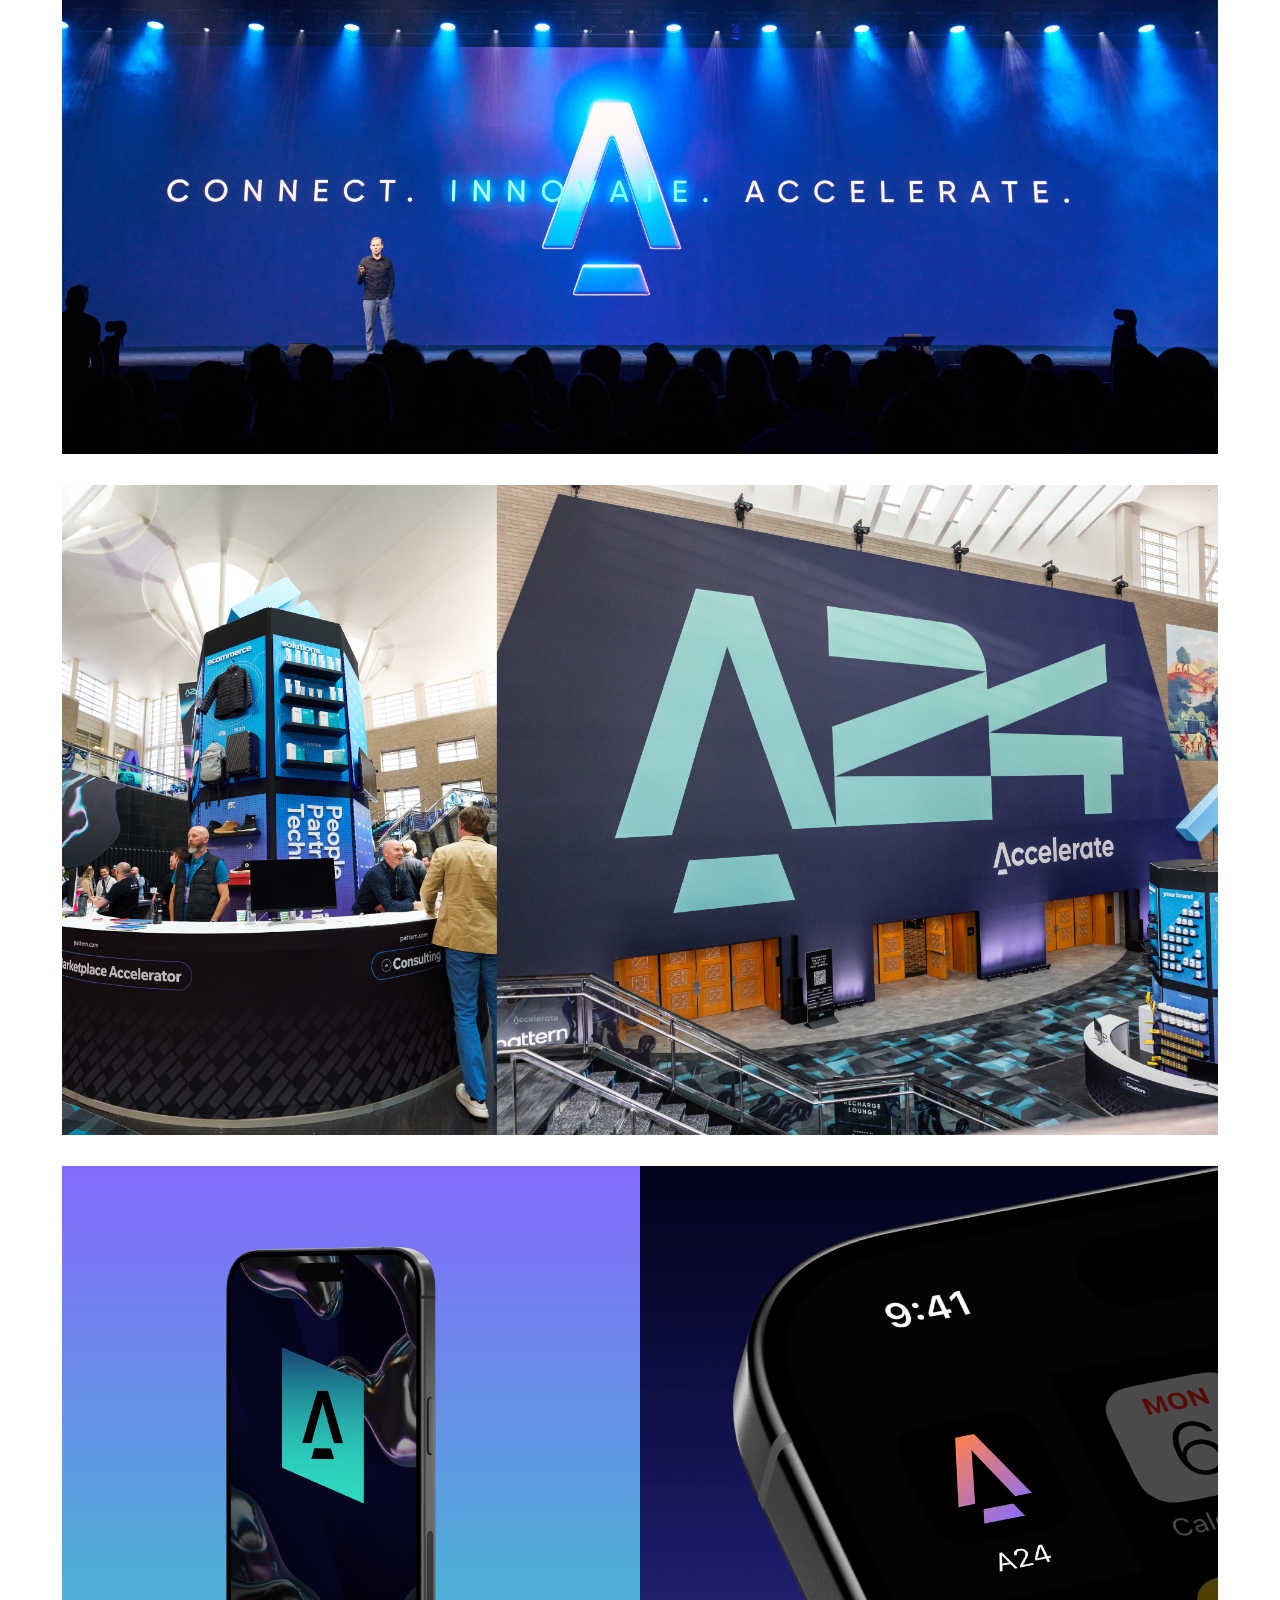
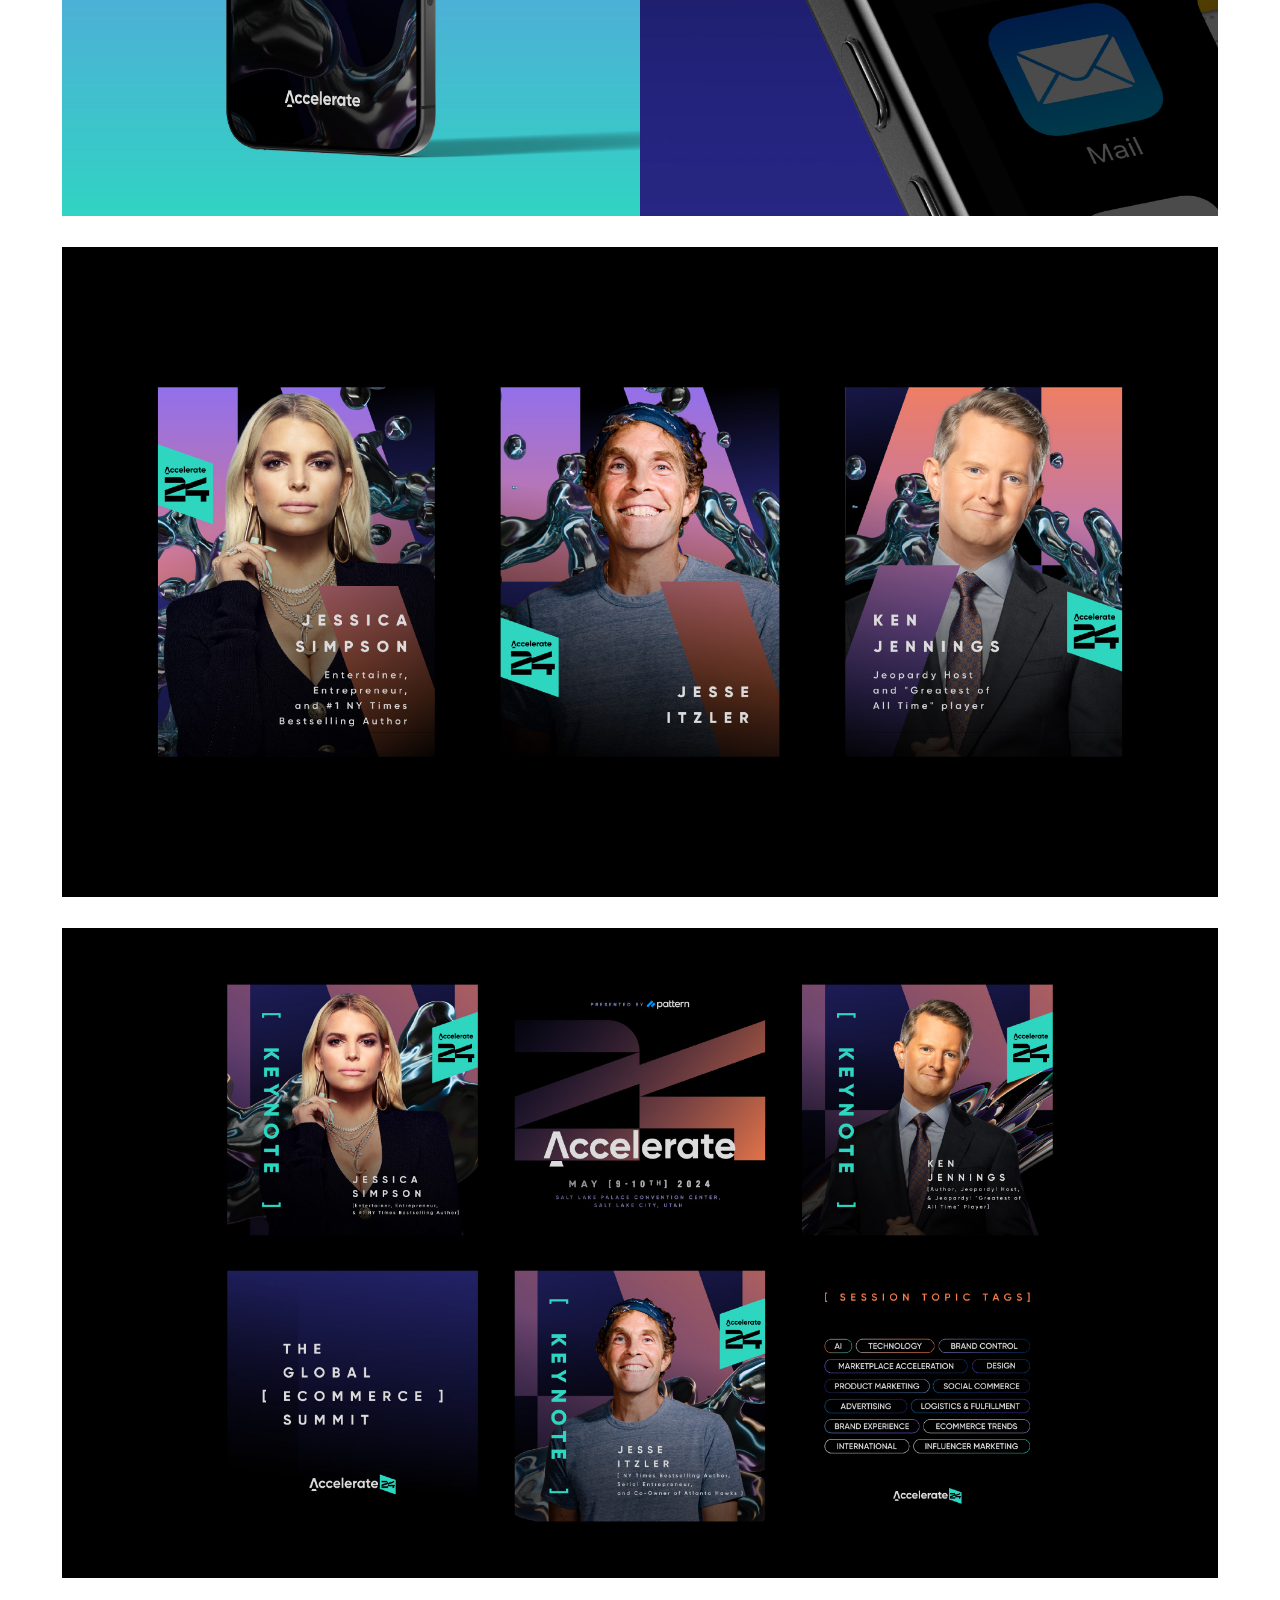
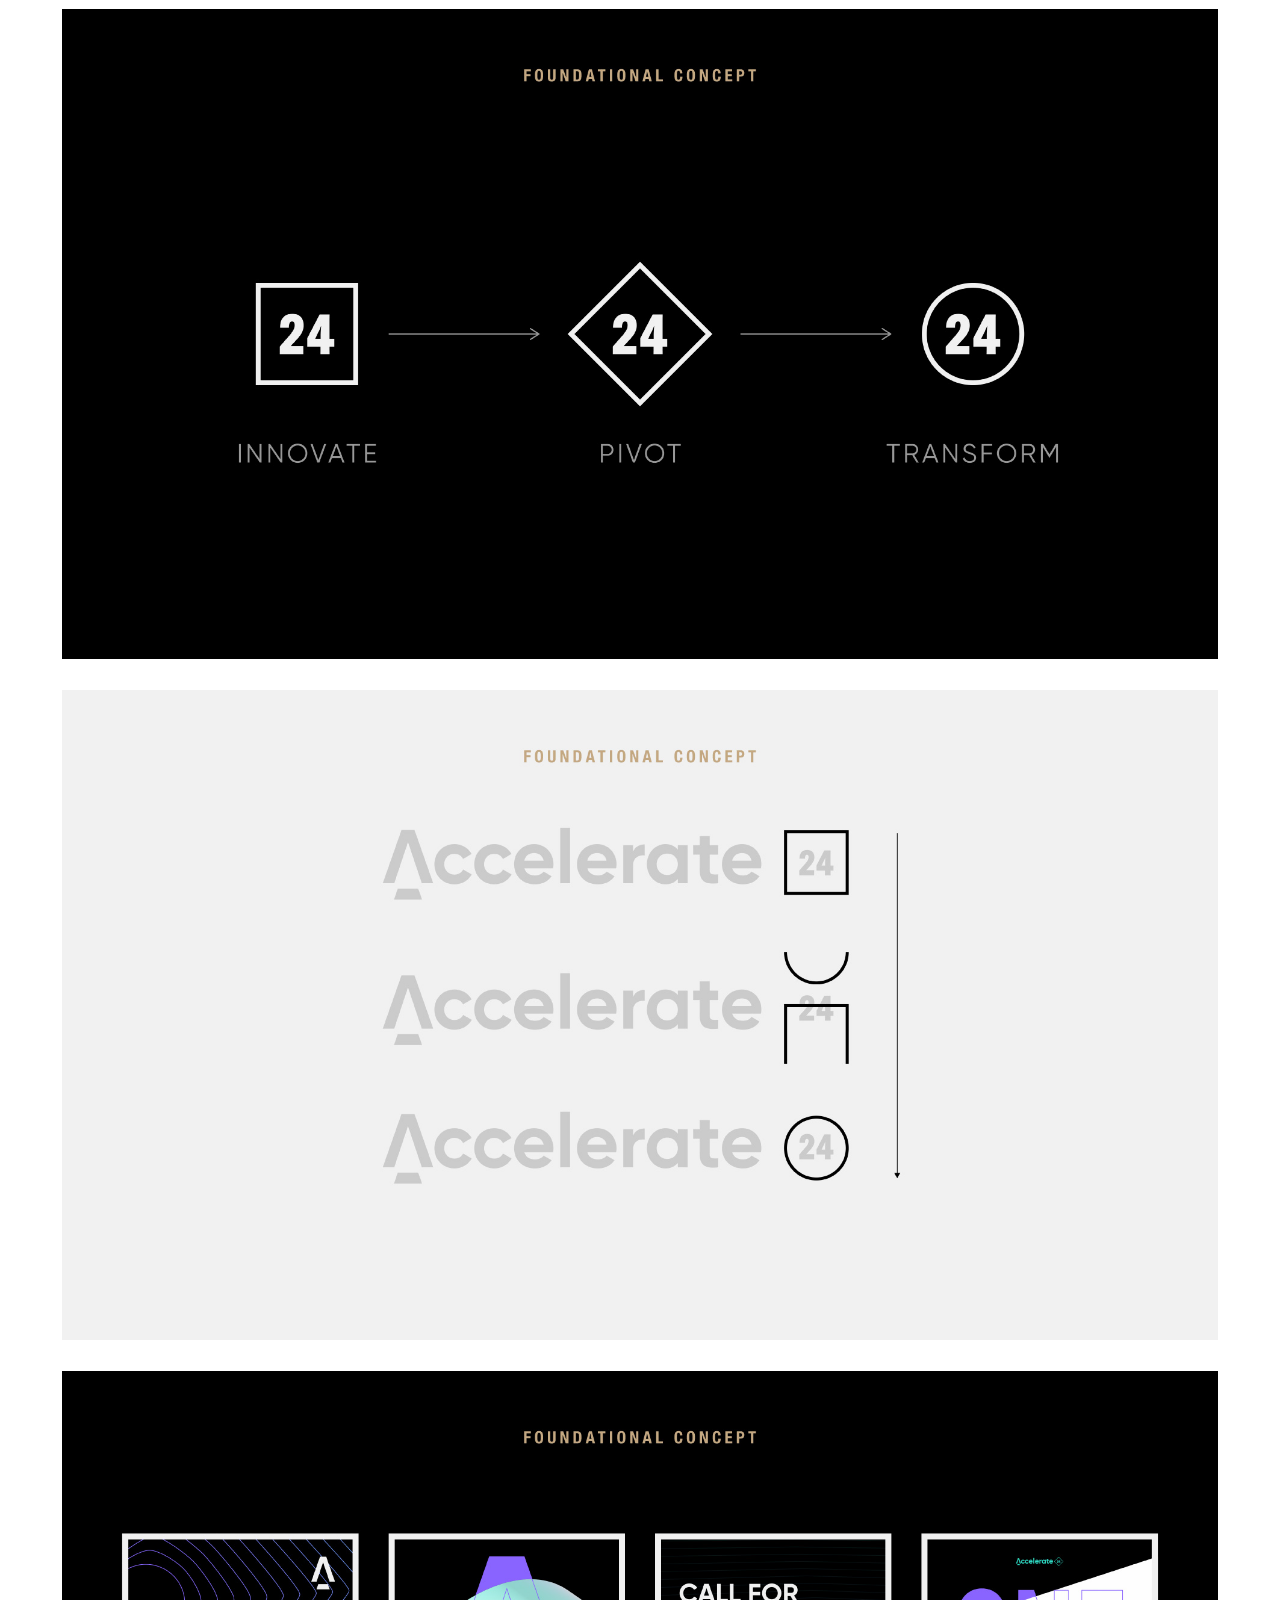
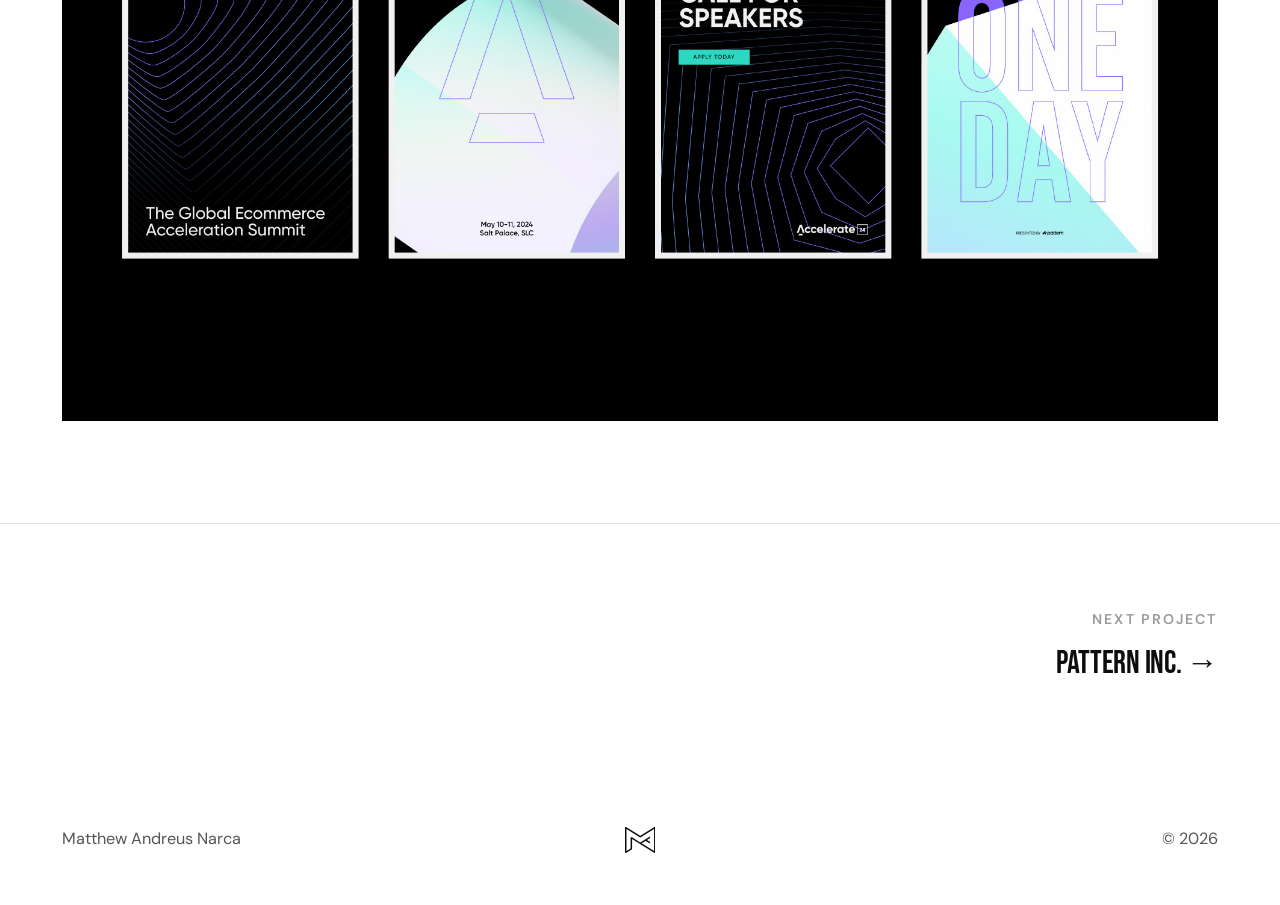
==== commit a82e6c70: "Redesign homepage hero, header, process, about, and footer - Hero: animated 3D corridor of case stud" ====
--- a/case-studies/accelerate-2024.html
+++ b/case-studies/accelerate-2024.html
@@ -14,7 +14,7 @@
 
 <nav class="cs-nav" id="csNav">
   <div class="container">
-    <a href="../index.html" class="nav-logo">Matthew Narca</a>
+    <a href="../index.html" class="nav-logo" aria-label="Matthew Narca — home"><svg viewBox="0 0 94.231 80.188" aria-hidden="true" focusable="false"><path fill="currentColor" d="M92.752.357c-.893-.501-2.031-.474-2.915.072l-42.721,26.698L4.392.427C3.513-.116,2.366-.141,1.484.353.568.851,0,1.816,0,2.869v74.442c0,1.055.568,2.018,1.479,2.514.893.501,2.034.471,2.916-.072l16.091-10.057c.413-.26.754-.622.988-1.044.238-.424.361-.907.361-1.394v-30.004l68.005,42.501c.462.283.987.433,1.522.433.485,0,.967-.126,1.387-.361.916-.498,1.484-1.461,1.484-2.516V2.869c0-1.053-.568-2.018-1.479-2.511ZM63.514,42.802l10.643,6.648c.77.519,1.827.525,2.601-.014.233-.171.426-.368.581-.597.348-.503.478-1.113.364-1.719-.114-.599-.453-1.122-.916-1.439-.096-.079-.191-.13-.294-.182l-8.641-5.409,8.843-5.53c1.109-.608,1.517-2.009.907-3.12-.213-.397-.534-.712-.898-.893-.687-.388-1.562-.386-2.213-.025-.099.051-.202.117-.238.15l-27.138,16.957-25.486-15.936c-.866-.532-1.997-.57-2.913-.07-.911.512-1.479,1.475-1.479,2.514v32.168l-12.641,7.9V5.975l40.991,25.614c.916.579,2.141.579,3.057.002L89.635,5.975v68.232l-38.183-23.865,12.062-7.539Z"/></svg></a>
     <a href="../index.html#work" class="cs-back">
       <svg width="14" height="14" viewBox="0 0 14 14" fill="none">
         <path d="M13 7H1M1 7L6 2M1 7L6 12" stroke="currentColor" stroke-width="1.4" stroke-linecap="round" stroke-linejoin="round"/>
@@ -108,6 +108,7 @@
   <div class="container">
     <div class="footer-inner">
       <span class="footer-name">Matthew Andreus Narca</span>
+      <a href="../index.html" class="footer-mark" aria-label="Matthew Narca — home"><svg viewBox="0 0 94.231 80.188" aria-hidden="true" focusable="false"><path fill="currentColor" d="M92.752.357c-.893-.501-2.031-.474-2.915.072l-42.721,26.698L4.392.427C3.513-.116,2.366-.141,1.484.353.568.851,0,1.816,0,2.869v74.442c0,1.055.568,2.018,1.479,2.514.893.501,2.034.471,2.916-.072l16.091-10.057c.413-.26.754-.622.988-1.044.238-.424.361-.907.361-1.394v-30.004l68.005,42.501c.462.283.987.433,1.522.433.485,0,.967-.126,1.387-.361.916-.498,1.484-1.461,1.484-2.516V2.869c0-1.053-.568-2.018-1.479-2.511ZM63.514,42.802l10.643,6.648c.77.519,1.827.525,2.601-.014.233-.171.426-.368.581-.597.348-.503.478-1.113.364-1.719-.114-.599-.453-1.122-.916-1.439-.096-.079-.191-.13-.294-.182l-8.641-5.409,8.843-5.53c1.109-.608,1.517-2.009.907-3.12-.213-.397-.534-.712-.898-.893-.687-.388-1.562-.386-2.213-.025-.099.051-.202.117-.238.15l-27.138,16.957-25.486-15.936c-.866-.532-1.997-.57-2.913-.07-.911.512-1.479,1.475-1.479,2.514v32.168l-12.641,7.9V5.975l40.991,25.614c.916.579,2.141.579,3.057.002L89.635,5.975v68.232l-38.183-23.865,12.062-7.539Z"/></svg></a>
       <span class="footer-copy">&copy; <span class="footer-year"></span></span>
     </div>
   </div>
--- a/css/style.css
+++ b/css/style.css
@@ -71,12 +71,15 @@
 }
 
 .nav-logo {
-  font-family: 'Bebas Neue', sans-serif;
-  font-weight: 400;
-  font-size: .85rem;
-  letter-spacing: .06em;
-  text-transform: uppercase;
-  color: var(--black);
+  display: block;
+  color: var(--black);
+}
+
+/* Inline SVG mark — fill is currentColor, so it follows the nav's text color */
+.nav-logo svg {
+  display: block;
+  height: 28px;
+  width: auto;
 }
 
 .nav-links {
@@ -152,47 +155,77 @@
 
 /* ─── Hero ─── */
 .hero {
-  min-height: 100svh;
-  display: flex;
-  align-items: center;
-  padding-top: 5rem;
-  background: transparent;
-}
-
-.hero-content { max-width: 900px; position: relative; z-index: 1; }
-
-.hero-photo {
-  position: fixed;
-  top: 0;
-  right: 0;
-  width: 48%;
-  height: 100vh;
+  position: relative;
+  width: 100vw;
+  height: 100svh;
+  padding: 0;
+  display: flex;
+  align-items: center;
+  justify-content: center;
   overflow: hidden;
-}
-
-.hero-photo img {
+  background: var(--black);
+}
+
+.hero-bg {
+  position: absolute;
+  inset: 0;
+  z-index: 0;
+}
+
+.hero-bg img {
   width: 100%;
   height: 100%;
-  object-fit: contain;
-  object-position: bottom center;
-  display: block;
+  object-fit: cover;
+  object-position: center;
+  display: block;
+}
+
+.hero-overlay {
+  position: absolute;
+  inset: 0;
+  background: rgba(13, 13, 13, .55);
+}
+
+.hero-content {
+  position: relative;
+  z-index: 1;
+  max-width: 1100px;
+  width: 100%;
+  padding-inline: clamp(1.5rem, 5vw, 3rem);
+  display: flex;
+  flex-direction: column;
+  align-items: center;
+  text-align: center;
 }
 
 .hero-headline {
-  font-family: 'Bebas Neue', sans-serif;
-  font-weight: 400;
-  font-size: clamp(3.5rem, 9vw, 6rem);
+  position: relative;
+  width: 100%;
+  font-family: 'Bebas Neue', sans-serif;
+  font-weight: 400;
+  font-size: clamp(4rem, 8vw, 6rem);
   line-height: .95;
-  text-transform: none;
   letter-spacing: -.02em;
-  color: var(--black);
+  color: var(--white);
   margin-bottom: 2rem;
-}
+  min-height: 1.05em;
+}
+
+.hero-headline-word {
+  position: absolute;
+  inset: 0;
+  opacity: 0;
+  transition: opacity .4s ease;
+  white-space: nowrap;
+}
+
+.hero-headline-word.is-active { opacity: 1; }
+.hero-headline-word.is-leaving { opacity: 0; }
 
 .hero-sub {
   font-size: clamp(1rem, 2vw, 1.2rem);
-  color: var(--muted);
-  max-width: 600px;
+  color: rgba(255, 255, 255, .8);
+  max-width: 520px;
   line-height: 1.75;
   margin-bottom: 2.5rem;
 }
@@ -200,8 +233,44 @@
 .hero-actions {
   display: flex;
   align-items: center;
+  justify-content: center;
   gap: 2rem;
   flex-wrap: wrap;
+}
+
+.hero .btn-primary {
+  background: var(--white);
+  color: var(--black);
+}
+
+.hero .btn-primary:hover { background: var(--gold); color: var(--black); }
+
+.hero .btn-secondary { color: var(--white); }
+.hero .btn-secondary:hover { color: rgba(255, 255, 255, .7); }
+
+.hero-scroll {
+  position: absolute;
+  left: 50%;
+  bottom: 2.5rem;
+  transform: translateX(-50%);
+  z-index: 1;
+  display: flex;
+  flex-direction: column;
+  align-items: center;
+  gap: .5rem;
+  color: rgba(255, 255, 255, .55);
+  opacity: 0;
+  transition: opacity .8s ease;
+}
+
+.hero-scroll.visible { opacity: 1; }
+
+.hero-scroll span {
+  font-family: 'DM Sans', sans-serif;
+  font-size: .68rem;
+  font-weight: 600;
+  letter-spacing: .2em;
+  text-transform: uppercase;
 }
 
 .btn-primary {
@@ -232,7 +301,9 @@
 .btn-secondary:hover { color: var(--muted); }
 
 /* ─── About ─── */
-.about { padding-top: 0; background: transparent; }
+.about { position: relative; padding-top: 6rem; background: transparent; }
+
+.about .container { position: relative; z-index: 1; }
 
 .about-headline {
   font-family: 'Bebas Neue', sans-serif;
@@ -255,6 +326,29 @@
   font-size: clamp(.95rem, 1.5vw, 1.05rem);
   color: var(--muted);
   line-height: 1.85;
+}
+
+.about-grid {
+  display: grid;
+  grid-template-columns: minmax(0, 1fr) minmax(0, 420px);
+  align-items: center;
+  gap: clamp(3rem, 7vw, 6rem);
+}
+
+/* Cream frame; multiply turns the photo's white studio backdrop into the frame color */
+.about-photo {
+  aspect-ratio: 4 / 5;
+  overflow: hidden;
+  background: var(--cream);
+}
+
+.about-photo img {
+  width: 100%;
+  height: 100%;
+  object-fit: cover;
+  object-position: 50% 20%;
+  mix-blend-mode: multiply;
+  display: block;
 }
 
 /* ─── Services & Process (two-col grid) ─── */
@@ -309,6 +403,130 @@
   font-size: clamp(.85rem, 1.3vw, .95rem);
   color: var(--muted);
   line-height: 1.8;
+}
+
+/* ─── Process flow ─── */
+/* One row of steps joined by a line. A pulse runs along each segment in turn
+   (4s cycle, 1s per step) and lights each dot as it arrives. */
+.process-flow {
+  --step-gap: clamp(1.5rem, 3vw, 2.5rem);
+  list-style: none;
+  padding: 0;
+  display: grid;
+  grid-template-columns: repeat(4, 1fr);
+}
+
+.process-step { padding-right: var(--step-gap); }
+
+.process-marker {
+  display: flex;
+  align-items: center;
+  gap: .6rem;
+  /* Run the line through the padding so it meets the next step's dot */
+  margin-right: calc(-1 * var(--step-gap));
+  margin-bottom: 1.75rem;
+}
+
+.process-dot {
+  flex: none;
+  width: 11px;
+  height: 11px;
+  border: 1.5px solid var(--black);
+  border-radius: 50%;
+  background: var(--white);
+  animation: process-dot 4s ease-out infinite;
+  animation-delay: calc(var(--i) * 1s);
+}
+
+.process-line {
+  position: relative;
+  flex: 1;
+  height: 1px;
+  margin-right: .6rem;
+  background: var(--rule);
+  overflow: hidden;
+}
+
+.process-line::after {
+  content: '';
+  position: absolute;
+  inset: 0;
+  width: 40%;
+  background: linear-gradient(90deg, transparent, var(--black));
+  transform: translateX(-100%);
+  animation: process-pulse 4s linear infinite;
+  animation-delay: calc(var(--i) * 1s);
+}
+
+/* The last line trails off — the process ends in delivery */
+.process-step:last-child .process-line {
+  -webkit-mask-image: linear-gradient(90deg, #000 30%, transparent);
+          mask-image: linear-gradient(90deg, #000 30%, transparent);
+}
+
+@keyframes process-pulse {
+  0%   { transform: translateX(-100%); }
+  25%  { transform: translateX(250%); }
+  100% { transform: translateX(250%); }
+}
+
+@keyframes process-dot {
+  0%   { background: var(--black); }
+  20%  { background: var(--white); }
+  100% { background: var(--white); }
+}
+
+@media (max-width: 768px) {
+  /* Stack the steps; the line turns vertical and the pulse runs downward */
+  .process-flow { grid-template-columns: 1fr; }
+
+  .process-step {
+    display: grid;
+    grid-template-columns: auto 1fr;
+    column-gap: 1.25rem;
+    padding: 0 0 2.5rem;
+  }
+
+  .process-step > :not(.process-marker) { grid-column: 2; }
+
+  .process-marker {
+    grid-row: 1 / span 3;
+    flex-direction: column;
+    margin: .2rem 0 -2.5rem;
+  }
+
+  .process-line {
+    width: 1px;
+    height: auto;
+    margin: 0 0 .6rem;
+  }
+
+  .process-line::after {
+    width: 100%;
+    height: 40%;
+    background: linear-gradient(180deg, transparent, var(--black));
+    transform: translateY(-100%);
+    animation-name: process-pulse-y;
+  }
+
+  .process-step:last-child { padding-bottom: 0; }
+
+  .process-step:last-child .process-line {
+    -webkit-mask-image: linear-gradient(180deg, #000 30%, transparent);
+            mask-image: linear-gradient(180deg, #000 30%, transparent);
+  }
+
+  @keyframes process-pulse-y {
+    0%   { transform: translateY(-100%); }
+    25%  { transform: translateY(250%); }
+    100% { transform: translateY(250%); }
+  }
+}
+
+@media (prefers-reduced-motion: reduce) {
+  .process-dot,
+  .process-line::after { animation: none; }
+  .process-line::after { display: none; }
 }
 
 /* ─── Work ─── */
@@ -531,10 +749,26 @@
 footer { padding: 2.5rem 0; position: relative; background: var(--white); }
 
 .footer-inner {
-  display: flex;
-  align-items: center;
-  justify-content: space-between;
+  display: grid;
+  grid-template-columns: 1fr auto 1fr;
+  align-items: center;
   gap: 1rem;
+}
+
+.footer-copy { justify-self: end; }
+
+.footer-mark {
+  display: block;
+  color: var(--black);
+  transition: color .2s;
+}
+
+.footer-mark:hover { color: var(--gold); }
+
+.footer-mark svg {
+  display: block;
+  height: 26px;
+  width: auto;
 }
 
 .footer-name,
@@ -767,6 +1001,8 @@
   color: #333333;
 }
 
+.cs-block-text + .cs-block-text { margin-top: 1.25rem; }
+
 .cs-image-block {
   margin: 3.5rem 0;
   background: var(--placeholder);
@@ -833,32 +1069,15 @@
   .nav-links { display: none; }
   .hamburger { display: flex; }
 
-  .hero {
-    flex-direction: column;
-    justify-content: flex-end;
-    align-items: stretch;
-  }
-
-  .hero-photo {
-    position: absolute;
-    top: 5rem;
-    right: 0;
-    left: 0;
-    width: 100%;
-    height: calc(55vh - 5rem);
-    z-index: 0;
-  }
-
-  .hero-photo img { object-position: top center; }
-
-  .hero .container { position: relative; z-index: 1; margin-top: 48vh; }
-
-  .hero-content {
-    background: var(--white);
-    padding-top: 2rem;
-  }
+  .hero-headline { font-size: clamp(2.75rem, 12vw, 4rem); min-height: 2.15em; }
+  .hero-headline-word { white-space: normal; }
+
+  .hero-overlay { background: rgba(13, 13, 13, .65); }
 
   .two-col-grid { grid-template-columns: 1fr; }
+
+  .about-grid { grid-template-columns: 1fr; }
+  .about-photo { max-width: 360px; }
 
   .form-submit {
     align-self: stretch;
@@ -866,7 +1085,9 @@
     width: 100%;
   }
 
-  .footer-inner { flex-direction: column; align-items: flex-start; gap: .5rem; }
+  .footer-inner { grid-template-columns: 1fr; justify-items: center; gap: .75rem; text-align: center; }
+  .footer-mark { order: -1; margin-bottom: .5rem; }
+  .footer-copy { justify-self: center; }
 
   .cs-grid { grid-template-columns: 1fr; }
   .cs-sidebar { position: static; }
